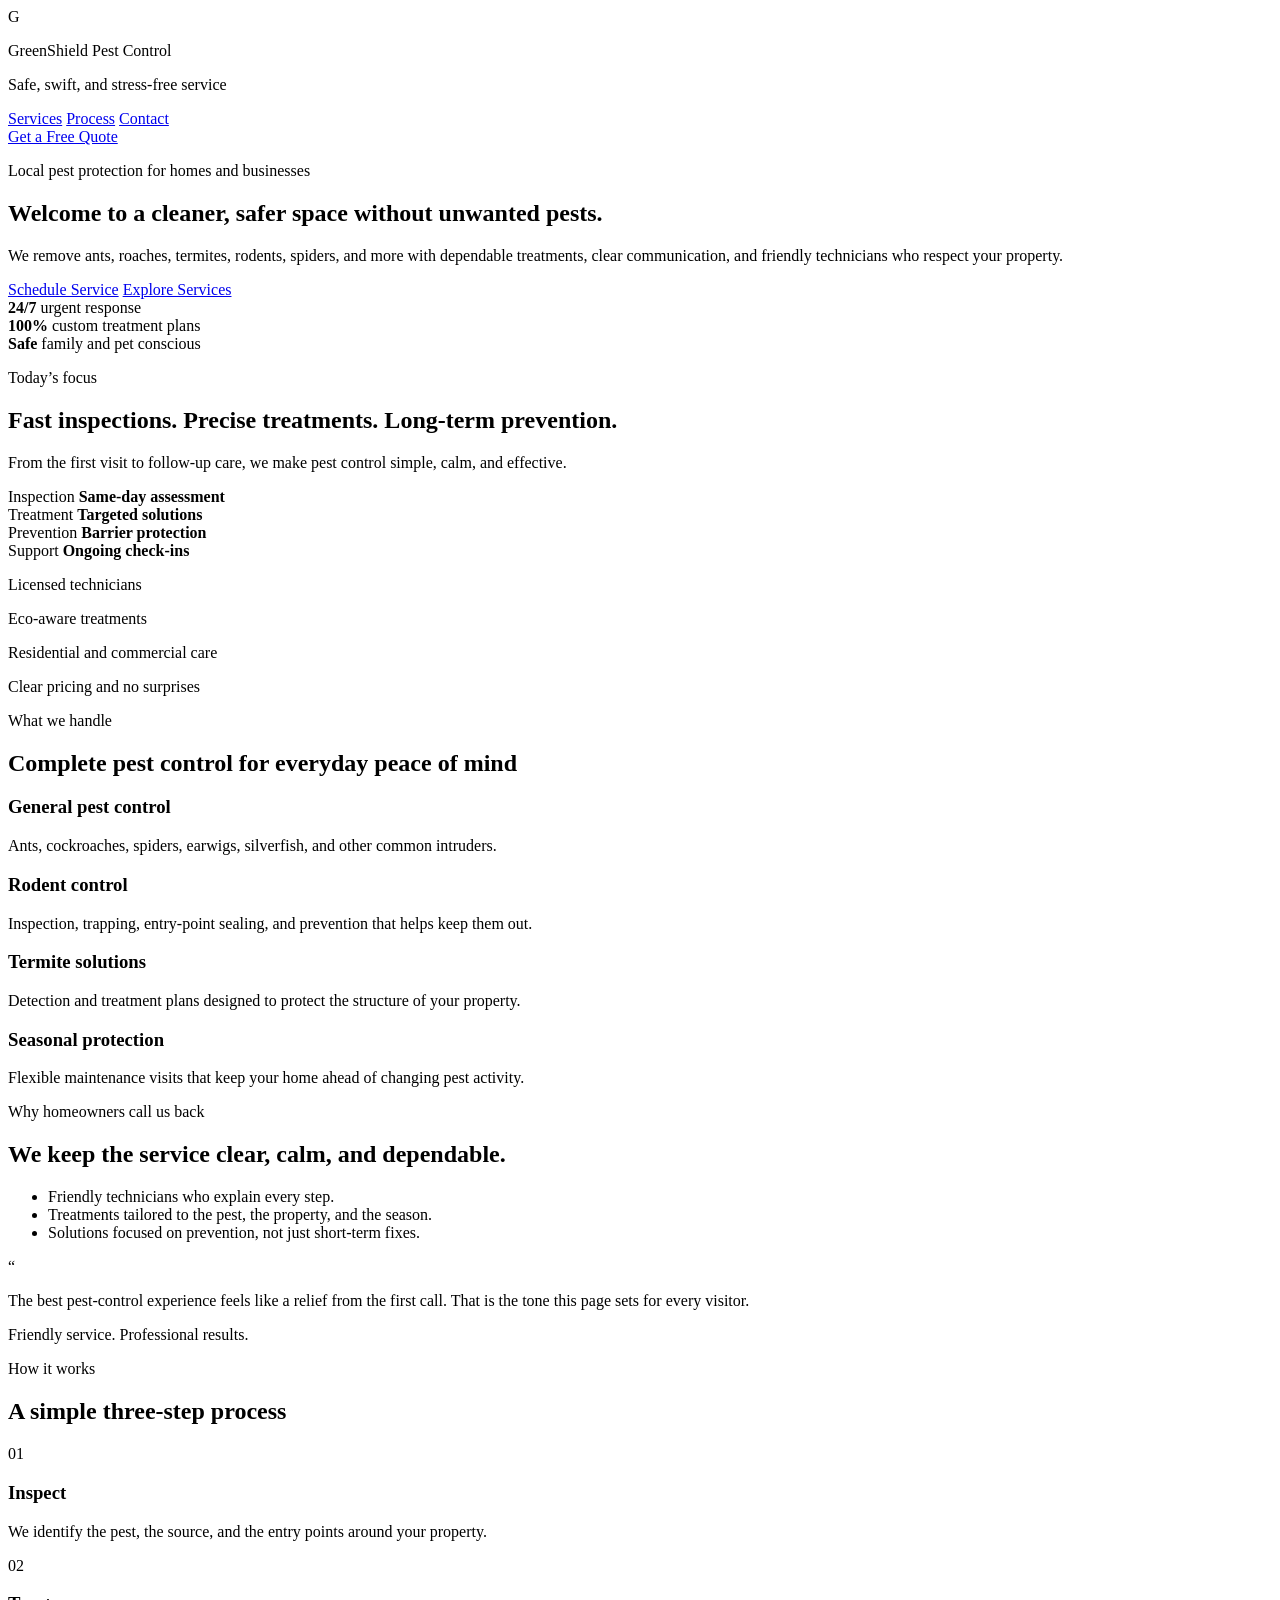
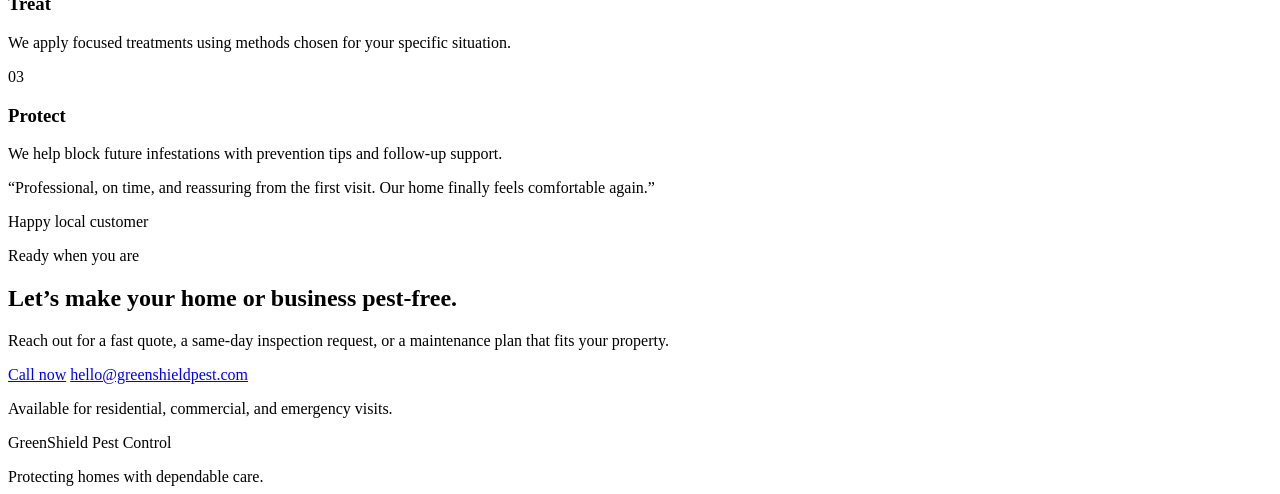
==== index.html @ 7842ef75 "Revert "Created A welcoming page" This reverts commit 0a7088a6f3e4f8bea8bb85d23eb9356e35ddee76." ====
<!DOCTYPE html>
<html lang="en">
<head>
    <meta charset="UTF-8">
    <meta name="viewport" content="width=device-width, initial-scale=1.0">
    <meta name="description" content="GreenShield Pest Control provides fast, friendly, and effective pest control services for homes and businesses.">
    <title>GreenShield Pest Control | Fast, Friendly Pest Control Services</title>
    <link rel="stylesheet" href="style.css">
    <script src="app .js" defer></script>
</head>
<body>
    <div class="page-shell">
        <header class="site-header">
            <div class="brand">
                <div class="brand-mark" aria-hidden="true">G</div>
                <div>
                    <p class="brand-kicker">GreenShield Pest Control</p>
                    <p class="brand-subtitle">Safe, swift, and stress-free service</p>
                </div>
            </div>
            <nav class="site-nav" aria-label="Primary">
                <a href="#services">Services</a>
                <a href="#process">Process</a>
                <a href="#contact">Contact</a>
            </nav>
            <a class="button button-solid" href="#contact">Get a Free Quote</a>
        </header>

        <main>
            <section class="hero reveal">
                <div class="hero-copy">
                    <p class="eyebrow">Local pest protection for homes and businesses</p>
                    <h1>Welcome to a cleaner, safer space without unwanted pests.</h1>
                    <p class="hero-text">
                        We remove ants, roaches, termites, rodents, spiders, and more with dependable treatments,
                        clear communication, and friendly technicians who respect your property.
                    </p>
                    <div class="hero-actions">
                        <a class="button button-solid" href="#contact">Schedule Service</a>
                        <a class="button button-ghost" href="#services">Explore Services</a>
                    </div>
                    <div class="hero-metrics" aria-label="Service highlights">
                        <div>
                            <strong>24/7</strong>
                            <span>urgent response</span>
                        </div>
                        <div>
                            <strong>100%</strong>
                            <span>custom treatment plans</span>
                        </div>
                        <div>
                            <strong>Safe</strong>
                            <span>family and pet conscious</span>
                        </div>
                    </div>
                </div>

                <div class="hero-panel">
                    <div class="hero-card hero-card-large">
                        <p class="card-label">Today’s focus</p>
                        <h2>Fast inspections. Precise treatments. Long-term prevention.</h2>
                        <p>
                            From the first visit to follow-up care, we make pest control simple, calm, and effective.
                        </p>
                    </div>
                    <div class="hero-card-grid">
                        <article class="mini-card">
                            <span>Inspection</span>
                            <strong>Same-day assessment</strong>
                        </article>
                        <article class="mini-card">
                            <span>Treatment</span>
                            <strong>Targeted solutions</strong>
                        </article>
                        <article class="mini-card">
                            <span>Prevention</span>
                            <strong>Barrier protection</strong>
                        </article>
                        <article class="mini-card">
                            <span>Support</span>
                            <strong>Ongoing check-ins</strong>
                        </article>
                    </div>
                </div>
            </section>

            <section class="trust-bar reveal" aria-label="Trust indicators">
                <p>Licensed technicians</p>
                <p>Eco-aware treatments</p>
                <p>Residential and commercial care</p>
                <p>Clear pricing and no surprises</p>
            </section>

            <section id="services" class="section reveal">
                <div class="section-heading">
                    <p class="eyebrow">What we handle</p>
                    <h2>Complete pest control for everyday peace of mind</h2>
                </div>
                <div class="card-grid">
                    <article class="info-card">
                        <h3>General pest control</h3>
                        <p>Ants, cockroaches, spiders, earwigs, silverfish, and other common intruders.</p>
                    </article>
                    <article class="info-card">
                        <h3>Rodent control</h3>
                        <p>Inspection, trapping, entry-point sealing, and prevention that helps keep them out.</p>
                    </article>
                    <article class="info-card">
                        <h3>Termite solutions</h3>
                        <p>Detection and treatment plans designed to protect the structure of your property.</p>
                    </article>
                    <article class="info-card">
                        <h3>Seasonal protection</h3>
                        <p>Flexible maintenance visits that keep your home ahead of changing pest activity.</p>
                    </article>
                </div>
            </section>

            <section class="split-section reveal">
                <div class="split-copy">
                    <p class="eyebrow">Why homeowners call us back</p>
                    <h2>We keep the service clear, calm, and dependable.</h2>
                    <ul class="checklist">
                        <li>Friendly technicians who explain every step.</li>
                        <li>Treatments tailored to the pest, the property, and the season.</li>
                        <li>Solutions focused on prevention, not just short-term fixes.</li>
                    </ul>
                </div>
                <aside class="quote-card">
                    <p class="quote-mark">“</p>
                    <p>
                        The best pest-control experience feels like a relief from the first call. That is the tone
                        this page sets for every visitor.
                    </p>
                    <span>Friendly service. Professional results.</span>
                </aside>
            </section>

            <section id="process" class="section reveal">
                <div class="section-heading">
                    <p class="eyebrow">How it works</p>
                    <h2>A simple three-step process</h2>
                </div>
                <div class="step-grid">
                    <article class="step-card">
                        <span>01</span>
                        <h3>Inspect</h3>
                        <p>We identify the pest, the source, and the entry points around your property.</p>
                    </article>
                    <article class="step-card">
                        <span>02</span>
                        <h3>Treat</h3>
                        <p>We apply focused treatments using methods chosen for your specific situation.</p>
                    </article>
                    <article class="step-card">
                        <span>03</span>
                        <h3>Protect</h3>
                        <p>We help block future infestations with prevention tips and follow-up support.</p>
                    </article>
                </div>
            </section>

            <section class="testimonial reveal">
                <p>
                    “Professional, on time, and reassuring from the first visit. Our home finally feels comfortable
                    again.”
                </p>
                <span>Happy local customer</span>
            </section>

            <section id="contact" class="cta-section reveal">
                <div>
                    <p class="eyebrow">Ready when you are</p>
                    <h2>Let’s make your home or business pest-free.</h2>
                    <p>
                        Reach out for a fast quote, a same-day inspection request, or a maintenance plan that fits
                        your property.
                    </p>
                </div>
                <div class="cta-card">
                    <a href="tel:+10000000000">Call now</a>
                    <a href="mailto:hello@greenshieldpest.com">hello@greenshieldpest.com</a>
                    <p>Available for residential, commercial, and emergency visits.</p>
                </div>
            </section>
        </main>

        <footer class="site-footer">
            <p>GreenShield Pest Control</p>
            <span>Protecting homes with dependable care.</span>
        </footer>
    </div>
</body>
</html>
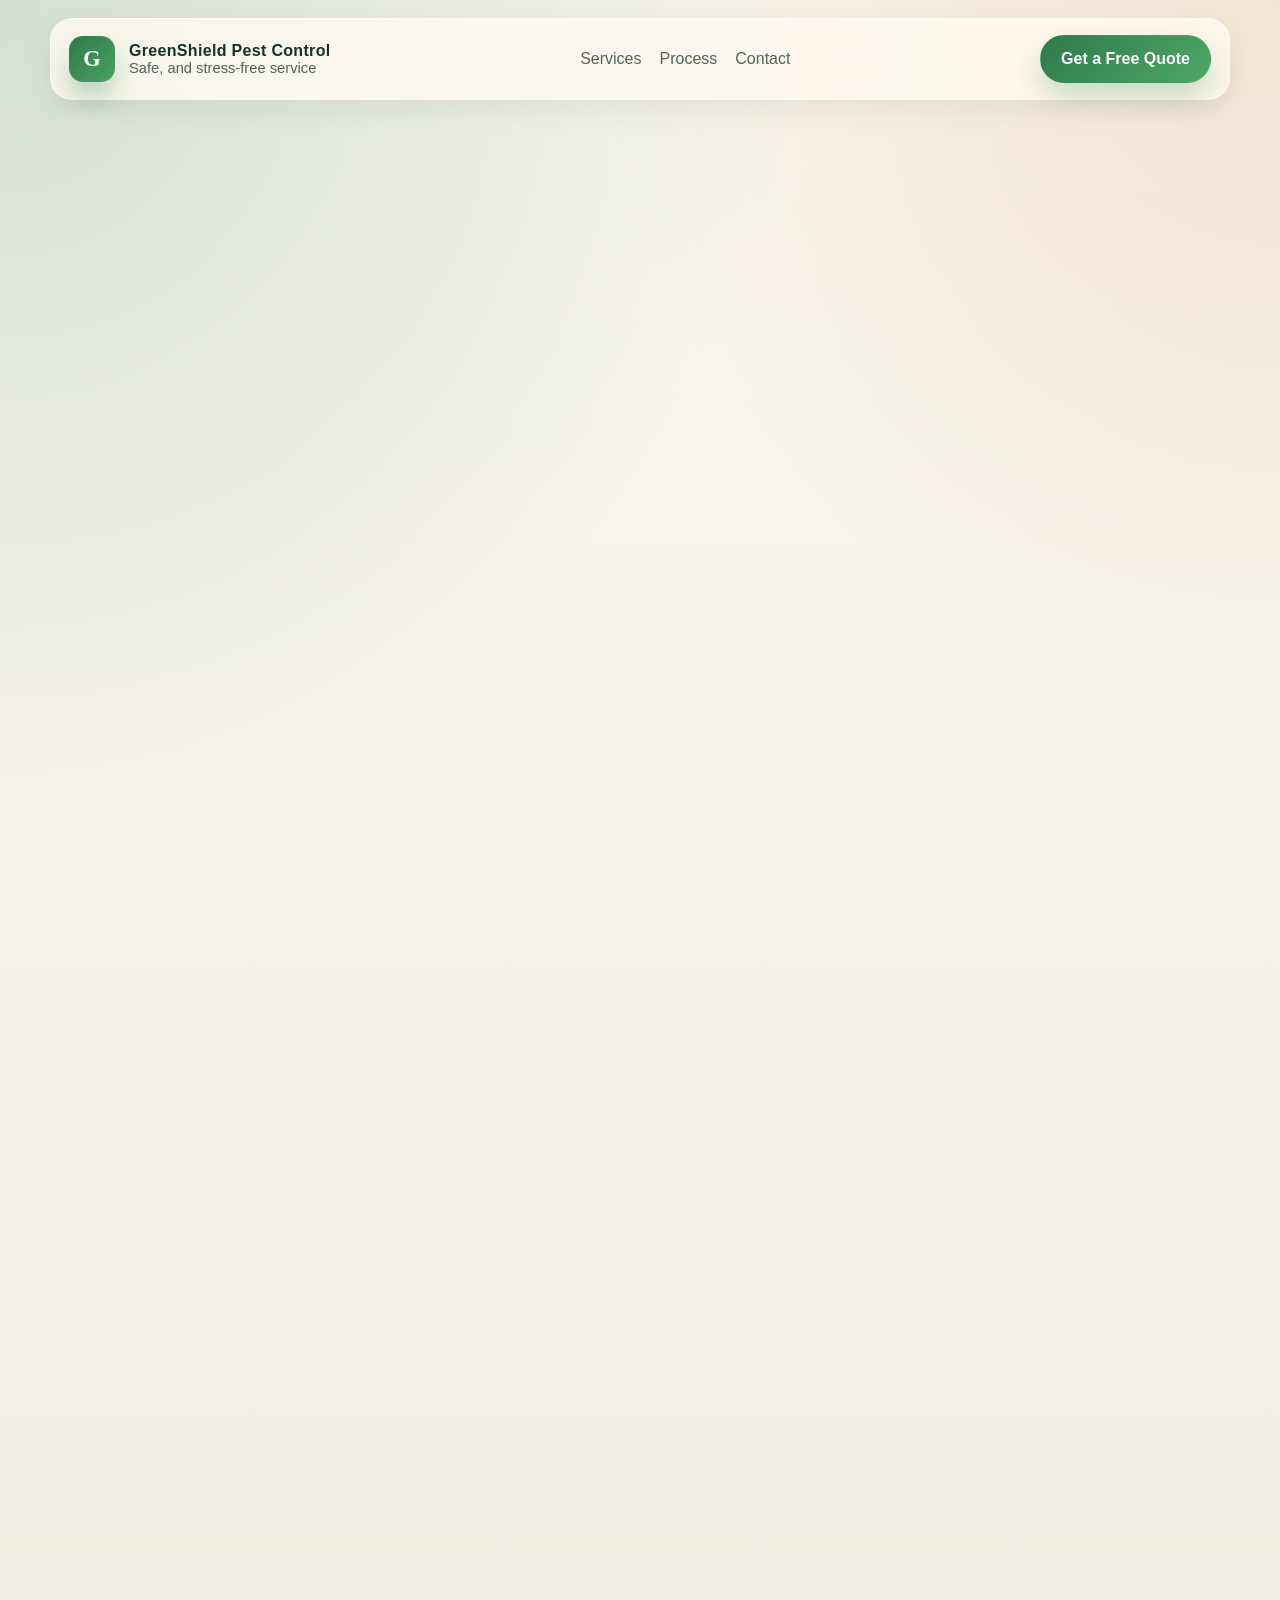
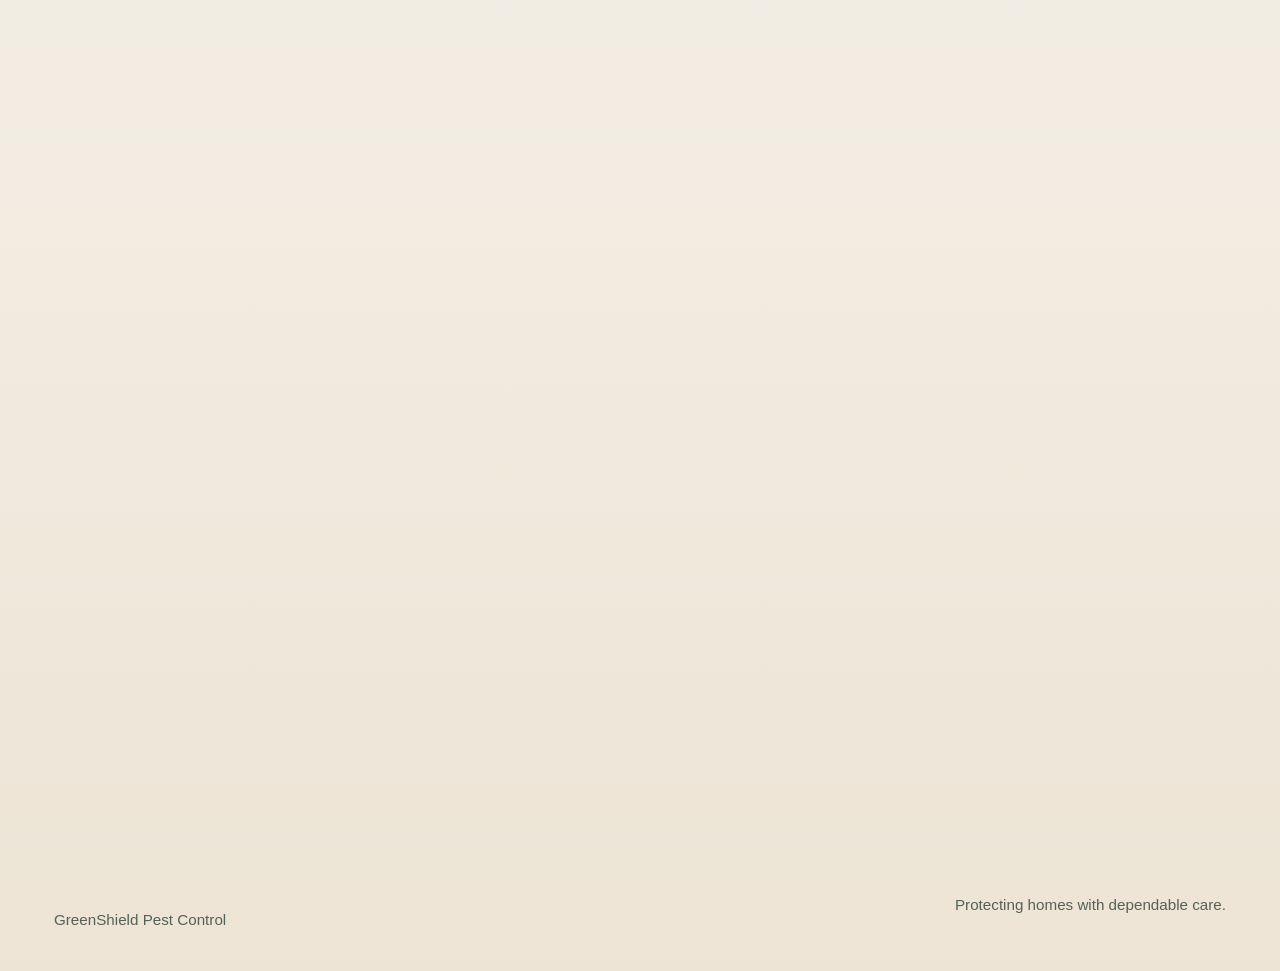
==== commit 0477971e: "reverted back" ====
--- a/index.html
+++ b/index.html
@@ -6,7 +6,7 @@
     <meta name="description" content="GreenShield Pest Control provides fast, friendly, and effective pest control services for homes and businesses.">
     <title>GreenShield Pest Control | Fast, Friendly Pest Control Services</title>
     <link rel="stylesheet" href="style.css">
-    <script src="app .js" defer></script>
+    <script src="app.js" defer></script>
 </head>
 <body>
     <div class="page-shell">
@@ -15,7 +15,7 @@
                 <div class="brand-mark" aria-hidden="true">G</div>
                 <div>
                     <p class="brand-kicker">GreenShield Pest Control</p>
-                    <p class="brand-subtitle">Safe, swift, and stress-free service</p>
+                    <p class="brand-subtitle">Safe, and stress-free service</p>
                 </div>
             </div>
             <nav class="site-nav" aria-label="Primary">
--- a/style.css
+++ b/style.css
@@ -0,0 +1,559 @@
+* {
+	box-sizing: border-box;
+}
+
+:root {
+	--bg: #f4f0e8;
+	--bg-soft: #99896c;
+	--surface: #fffaf2;
+	--surface-strong: #ffffff;
+	--text: #173226;
+	--muted: #536257;
+	--brand: #2f7a4a;
+	--brand-dark: #215335;
+	--accent: #d38b3a;
+	--line: rgba(23, 50, 38, 0.12);
+	--shadow: 0 28px 60px rgba(23, 50, 38, 0.12);
+}
+
+html {
+	scroll-behavior: smooth;
+}
+
+body {
+	margin: 0;
+	color: var(--text);
+	font-family: "Trebuchet MS", "Segoe UI", sans-serif;
+	background:
+		radial-gradient(circle at top left, rgba(47, 122, 74, 0.18), transparent 28%),
+		radial-gradient(circle at top right, rgba(211, 139, 58, 0.16), transparent 24%),
+		linear-gradient(180deg, #f9f6f0 0%, var(--bg) 52%, #ede4d5 100%);
+}
+
+a {
+	color: inherit;
+	text-decoration: none;
+}
+
+.page-shell {
+	width: min(1180px, calc(100% - 32px));
+	margin: 0 auto;
+	padding: 18px 0 28px;
+}
+
+.site-header {
+	position: sticky;
+	top: 14px;
+	z-index: 10;
+	display: flex;
+	align-items: center;
+	justify-content: space-between;
+	gap: 20px;
+	padding: 16px 18px;
+	border: 1px solid rgba(255, 255, 255, 0.55);
+	border-radius: 22px;
+	background: rgba(255, 250, 242, 0.8);
+	backdrop-filter: blur(16px);
+	box-shadow: 0 10px 30px rgba(23, 50, 38, 0.08);
+}
+
+.brand {
+	display: flex;
+	align-items: center;
+	gap: 14px;
+}
+
+.brand-mark {
+	display: grid;
+	place-items: center;
+	width: 46px;
+	height: 46px;
+	border-radius: 14px;
+	background: linear-gradient(135deg, var(--brand), #4aa060);
+	color: #fff;
+	font-family: Georgia, serif;
+	font-size: 1.4rem;
+	font-weight: 700;
+	box-shadow: 0 16px 24px rgba(47, 122, 74, 0.28);
+}
+
+.brand-kicker,
+.brand-subtitle,
+.eyebrow,
+.card-label {
+	margin: 0;
+}
+
+.brand-kicker {
+	font-weight: 700;
+	letter-spacing: 0.02em;
+}
+
+.brand-subtitle {
+	color: var(--muted);
+	font-size: 0.92rem;
+}
+
+.site-nav {
+	display: flex;
+	flex-wrap: wrap;
+	gap: 18px;
+	color: var(--muted);
+}
+
+.site-nav a:hover,
+.site-nav a:focus-visible {
+	color: var(--brand-dark);
+}
+
+.button {
+	display: inline-flex;
+	align-items: center;
+	justify-content: center;
+	min-height: 48px;
+	padding: 0 20px;
+	border-radius: 999px;
+	border: 1px solid transparent;
+	font-weight: 700;
+	transition: transform 180ms ease, box-shadow 180ms ease, background-color 180ms ease;
+}
+
+.button:hover,
+.button:focus-visible {
+	transform: translateY(-1px);
+}
+
+.button-solid {
+	background: linear-gradient(135deg, var(--brand), #4ea867);
+	color: #fff;
+	box-shadow: 0 14px 28px rgba(47, 122, 74, 0.24);
+}
+
+.button-ghost {
+	border-color: rgba(33, 83, 53, 0.16);
+	background: rgba(255, 255, 255, 0.55);
+}
+
+main {
+	display: grid;
+	gap: 28px;
+	padding: 26px 0 10px;
+}
+
+.hero,
+.split-section,
+.cta-section {
+	display: grid;
+	grid-template-columns: repeat(2, minmax(0, 1fr));
+	gap: 26px;
+	align-items: center;
+}
+
+.hero {
+	min-height: calc(100vh - 120px);
+}
+
+.hero-copy h1,
+.section-heading h2,
+.split-copy h2,
+.cta-section h2,
+.hero-card h2 {
+	margin: 0;
+	font-family: Georgia, serif;
+	line-height: 1.02;
+	letter-spacing: -0.03em;
+}
+
+.hero-copy h1 {
+	font-size: clamp(3rem, 6vw, 5.4rem);
+	max-width: 11ch;
+	margin-top: 10px;
+}
+
+.section-heading h2,
+.split-copy h2,
+.cta-section h2,
+.hero-card h2 {
+	font-size: clamp(2rem, 3vw, 3.1rem);
+}
+
+.eyebrow {
+	display: inline-flex;
+	align-items: center;
+	gap: 10px;
+	color: var(--brand-dark);
+	font-size: 0.82rem;
+	font-weight: 800;
+	letter-spacing: 0.16em;
+	text-transform: uppercase;
+}
+
+.eyebrow::before {
+	content: "";
+	width: 34px;
+	height: 2px;
+	background: var(--accent);
+}
+
+.hero-text,
+.section-heading,
+.split-copy,
+.cta-section p,
+.info-card p,
+.step-card p,
+.hero-card p,
+.testimonial p,
+.quote-card p {
+	color: var(--muted);
+	line-height: 1.65;
+}
+
+.hero-text {
+	max-width: 60ch;
+	margin: 18px 0 0;
+	font-size: 1.05rem;
+}
+
+.hero-actions {
+	display: flex;
+	flex-wrap: wrap;
+	gap: 14px;
+	margin-top: 28px;
+}
+
+.hero-metrics {
+	display: grid;
+	grid-template-columns: repeat(3, minmax(0, 1fr));
+	gap: 14px;
+	margin-top: 34px;
+}
+
+.hero-metrics div,
+.mini-card,
+.info-card,
+.step-card,
+.quote-card,
+.cta-card,
+.hero-card,
+.testimonial,
+.trust-bar {
+	border: 1px solid var(--line);
+	background: rgba(255, 250, 242, 0.88);
+	box-shadow: var(--shadow);
+}
+
+.hero-metrics div {
+	padding: 18px;
+	border-radius: 20px;
+}
+
+.hero-metrics strong {
+	display: block;
+	font-family: Georgia, serif;
+	font-size: 1.5rem;
+	color: var(--brand-dark);
+}
+
+.hero-metrics span,
+.mini-card span,
+.step-card span,
+.quote-card span,
+.site-footer span,
+.site-footer p {
+	color: var(--muted);
+}
+
+.hero-panel {
+	display: grid;
+	gap: 18px;
+}
+
+.hero-card {
+	border-radius: 30px;
+	padding: 26px;
+}
+
+.hero-card-large {
+	min-height: 240px;
+	background:
+		linear-gradient(145deg, rgba(47, 122, 74, 0.12), rgba(255, 255, 255, 0.92)),
+		linear-gradient(180deg, #fffdf8 0%, #f6efe2 100%);
+}
+
+.card-label {
+	display: inline-flex;
+	padding: 8px 12px;
+	border-radius: 999px;
+	background: rgba(47, 122, 74, 0.12);
+	color: var(--brand-dark);
+	font-size: 0.85rem;
+	font-weight: 700;
+}
+
+.hero-card h2 {
+	max-width: 12ch;
+	margin-top: 18px;
+}
+
+.hero-card-grid {
+	display: grid;
+	grid-template-columns: repeat(2, minmax(0, 1fr));
+	gap: 16px;
+}
+
+.mini-card {
+	padding: 18px;
+	border-radius: 20px;
+}
+
+.mini-card span {
+	display: block;
+	margin-bottom: 8px;
+	font-size: 0.82rem;
+	text-transform: uppercase;
+	letter-spacing: 0.08em;
+}
+
+.mini-card strong {
+	display: block;
+	color: var(--text);
+}
+
+.trust-bar {
+	display: grid;
+	grid-template-columns: repeat(4, minmax(0, 1fr));
+	gap: 12px;
+	padding: 16px 18px;
+	border-radius: 18px;
+	text-align: center;
+	font-weight: 700;
+}
+
+.section {
+	display: grid;
+	gap: 20px;
+}
+
+.section-heading {
+	max-width: 760px;
+}
+
+.section-heading h2 {
+	margin-top: 10px;
+}
+
+.card-grid,
+.step-grid {
+	display: grid;
+	grid-template-columns: repeat(4, minmax(0, 1fr));
+	gap: 18px;
+}
+
+.info-card,
+.step-card,
+.quote-card,
+.cta-card {
+	border-radius: 24px;
+	padding: 24px;
+}
+
+.info-card h3,
+.step-card h3 {
+	margin: 0 0 10px;
+	font-family: Georgia, serif;
+	font-size: 1.4rem;
+}
+
+.split-copy {
+	max-width: 640px;
+}
+
+.checklist {
+	display: grid;
+	gap: 14px;
+	padding: 0;
+	margin: 22px 0 0;
+	list-style: none;
+}
+
+.checklist li {
+	position: relative;
+	padding-left: 30px;
+}
+
+.checklist li::before {
+	content: "";
+	position: absolute;
+	left: 0;
+	top: 0.45em;
+	width: 16px;
+	height: 16px;
+	border-radius: 50%;
+	background: radial-gradient(circle at 30% 30%, #fff 0 25%, var(--accent) 26% 100%);
+	box-shadow: 0 0 0 4px rgba(211, 139, 58, 0.14);
+}
+
+.quote-card {
+	background: linear-gradient(180deg, rgba(47, 122, 74, 0.08), rgba(255, 250, 242, 0.96));
+}
+
+.quote-mark {
+	margin: 0;
+	font-family: Georgia, serif;
+	font-size: 4rem;
+	line-height: 0.8;
+	color: rgba(47, 122, 74, 0.4);
+}
+
+.quote-card span {
+	display: inline-block;
+	margin-top: 14px;
+	font-weight: 700;
+}
+
+.step-card span {
+	display: inline-flex;
+	margin-bottom: 14px;
+	color: var(--brand-dark);
+	font-weight: 800;
+	letter-spacing: 0.1em;
+}
+
+.testimonial {
+	padding: 32px;
+	border-radius: 28px;
+	text-align: center;
+}
+
+.testimonial p {
+	margin: 0 auto;
+	max-width: 760px;
+	font-family: Georgia, serif;
+	font-size: clamp(1.4rem, 2.2vw, 2rem);
+	color: var(--text);
+}
+
+.testimonial span {
+	display: inline-block;
+	margin-top: 14px;
+	font-size: 0.92rem;
+	color: var(--muted);
+}
+
+.cta-section {
+	padding: 28px;
+	border-radius: 30px;
+	background: linear-gradient(135deg, rgba(47, 122, 74, 0.12), rgba(211, 139, 58, 0.12));
+	border: 1px solid rgba(23, 50, 38, 0.08);
+}
+
+.cta-section p {
+	max-width: 62ch;
+}
+
+.cta-card {
+	display: grid;
+	gap: 14px;
+}
+
+.cta-card a {
+	display: inline-flex;
+	width: fit-content;
+	color: var(--brand-dark);
+	font-weight: 800;
+}
+
+.cta-card a:hover,
+.cta-card a:focus-visible {
+	color: var(--accent);
+}
+
+.site-footer {
+	display: flex;
+	justify-content: space-between;
+	gap: 16px;
+	padding: 20px 4px 0;
+	font-size: 0.95rem;
+}
+
+.reveal {
+	opacity: 0;
+	transform: translateY(22px);
+	transition: opacity 700ms ease, transform 700ms ease;
+}
+
+.reveal.is-visible {
+	opacity: 1;
+	transform: translateY(0);
+}
+
+@media (max-width: 1040px) {
+	.hero,
+	.split-section,
+	.cta-section,
+	.card-grid,
+	.step-grid {
+		grid-template-columns: 1fr;
+	}
+
+	.trust-bar {
+		grid-template-columns: repeat(2, minmax(0, 1fr));
+	}
+
+	.hero {
+		min-height: auto;
+		padding-top: 24px;
+	}
+
+	.hero-copy h1 {
+		max-width: none;
+	}
+}
+
+@media (max-width: 820px) {
+	.site-header {
+		flex-direction: column;
+		align-items: flex-start;
+	}
+
+	.site-nav {
+		width: 100%;
+		justify-content: space-between;
+	}
+
+	.hero-metrics,
+	.hero-card-grid {
+		grid-template-columns: 1fr;
+	}
+}
+
+@media (max-width: 640px) {
+	.page-shell {
+		width: min(100% - 20px, 1180px);
+		padding-top: 10px;
+	}
+
+	.site-header,
+	.hero-card,
+	.info-card,
+	.step-card,
+	.quote-card,
+	.testimonial,
+	.cta-section {
+		border-radius: 20px;
+	}
+
+	.site-nav {
+		gap: 12px;
+		font-size: 0.92rem;
+	}
+
+	.trust-bar {
+		grid-template-columns: 1fr;
+		text-align: left;
+	}
+
+	.site-footer {
+		flex-direction: column;
+	}
+}
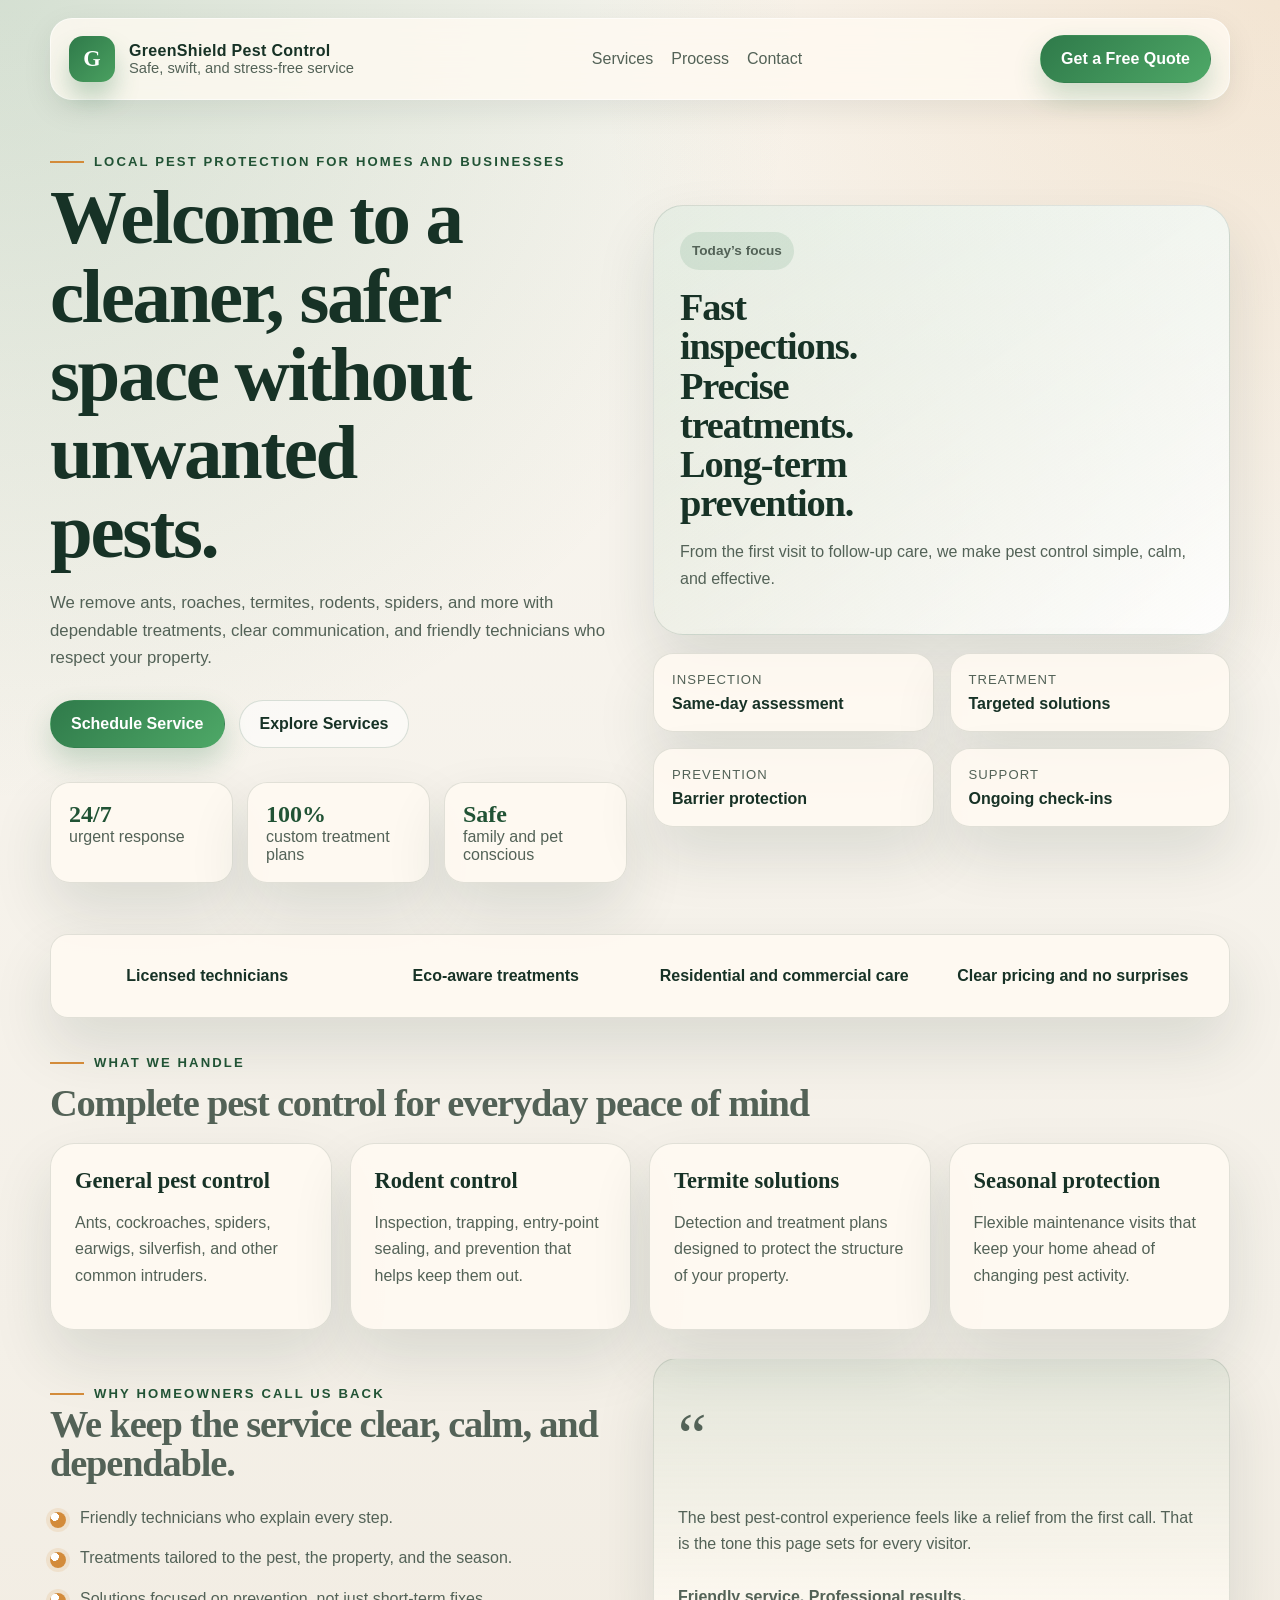
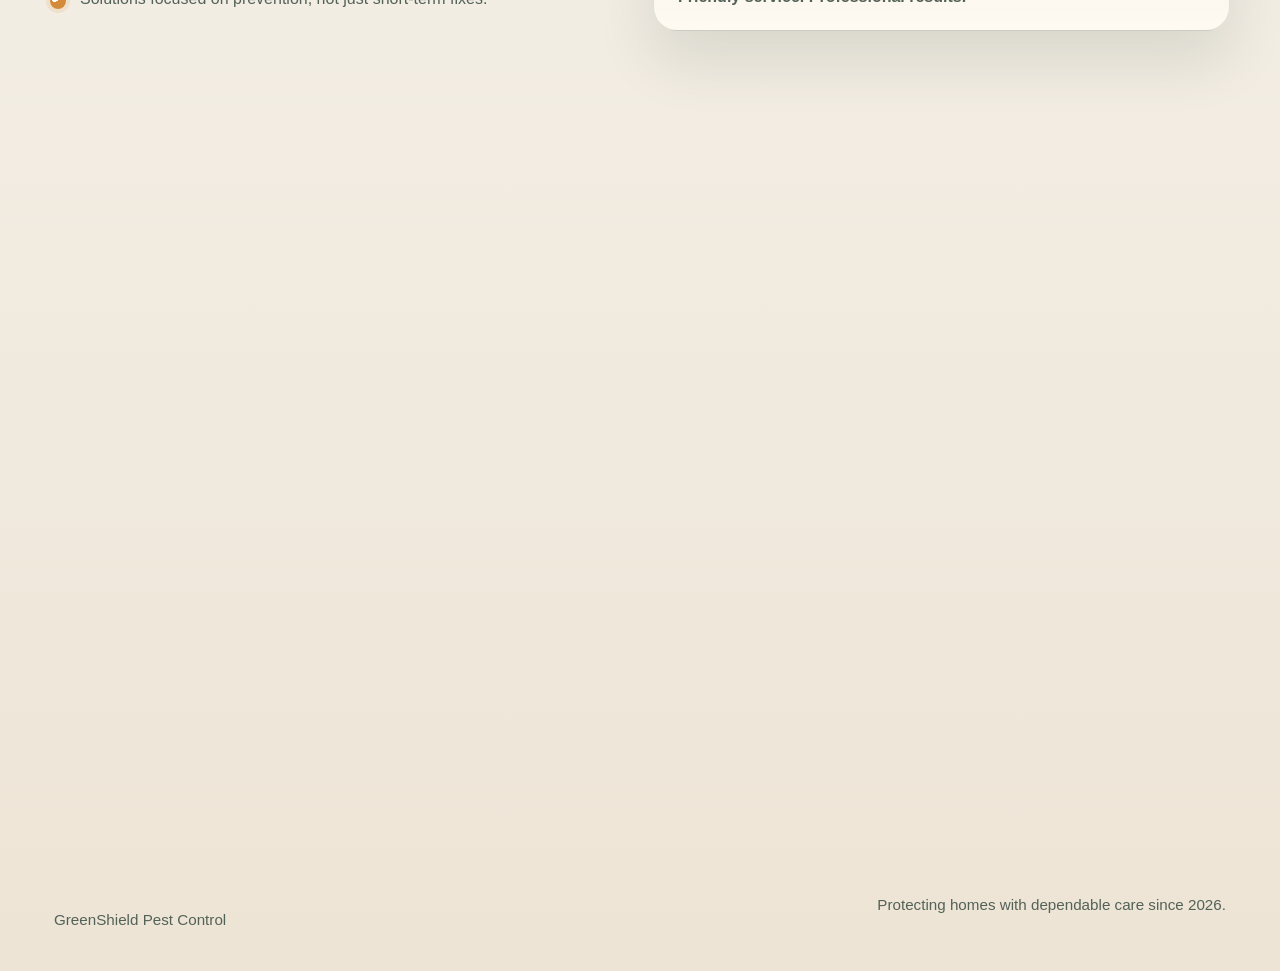
==== commit 3f75c09d: "Restore project to pre-deletion and merge state (0a7088a)" ====
--- a/index.html
+++ b/index.html
@@ -15,7 +15,7 @@
                 <div class="brand-mark" aria-hidden="true">G</div>
                 <div>
                     <p class="brand-kicker">GreenShield Pest Control</p>
-                    <p class="brand-subtitle">Safe, and stress-free service</p>
+                    <p class="brand-subtitle">Safe, swift, and stress-free service</p>
                 </div>
             </div>
             <nav class="site-nav" aria-label="Primary">
--- a/style.css
+++ b/style.css
@@ -4,7 +4,7 @@
 
 :root {
 	--bg: #f4f0e8;
-	--bg-soft: #99896c;
+	--bg-soft: #efe6d7;
 	--surface: #fffaf2;
 	--surface-strong: #ffffff;
 	--text: #173226;
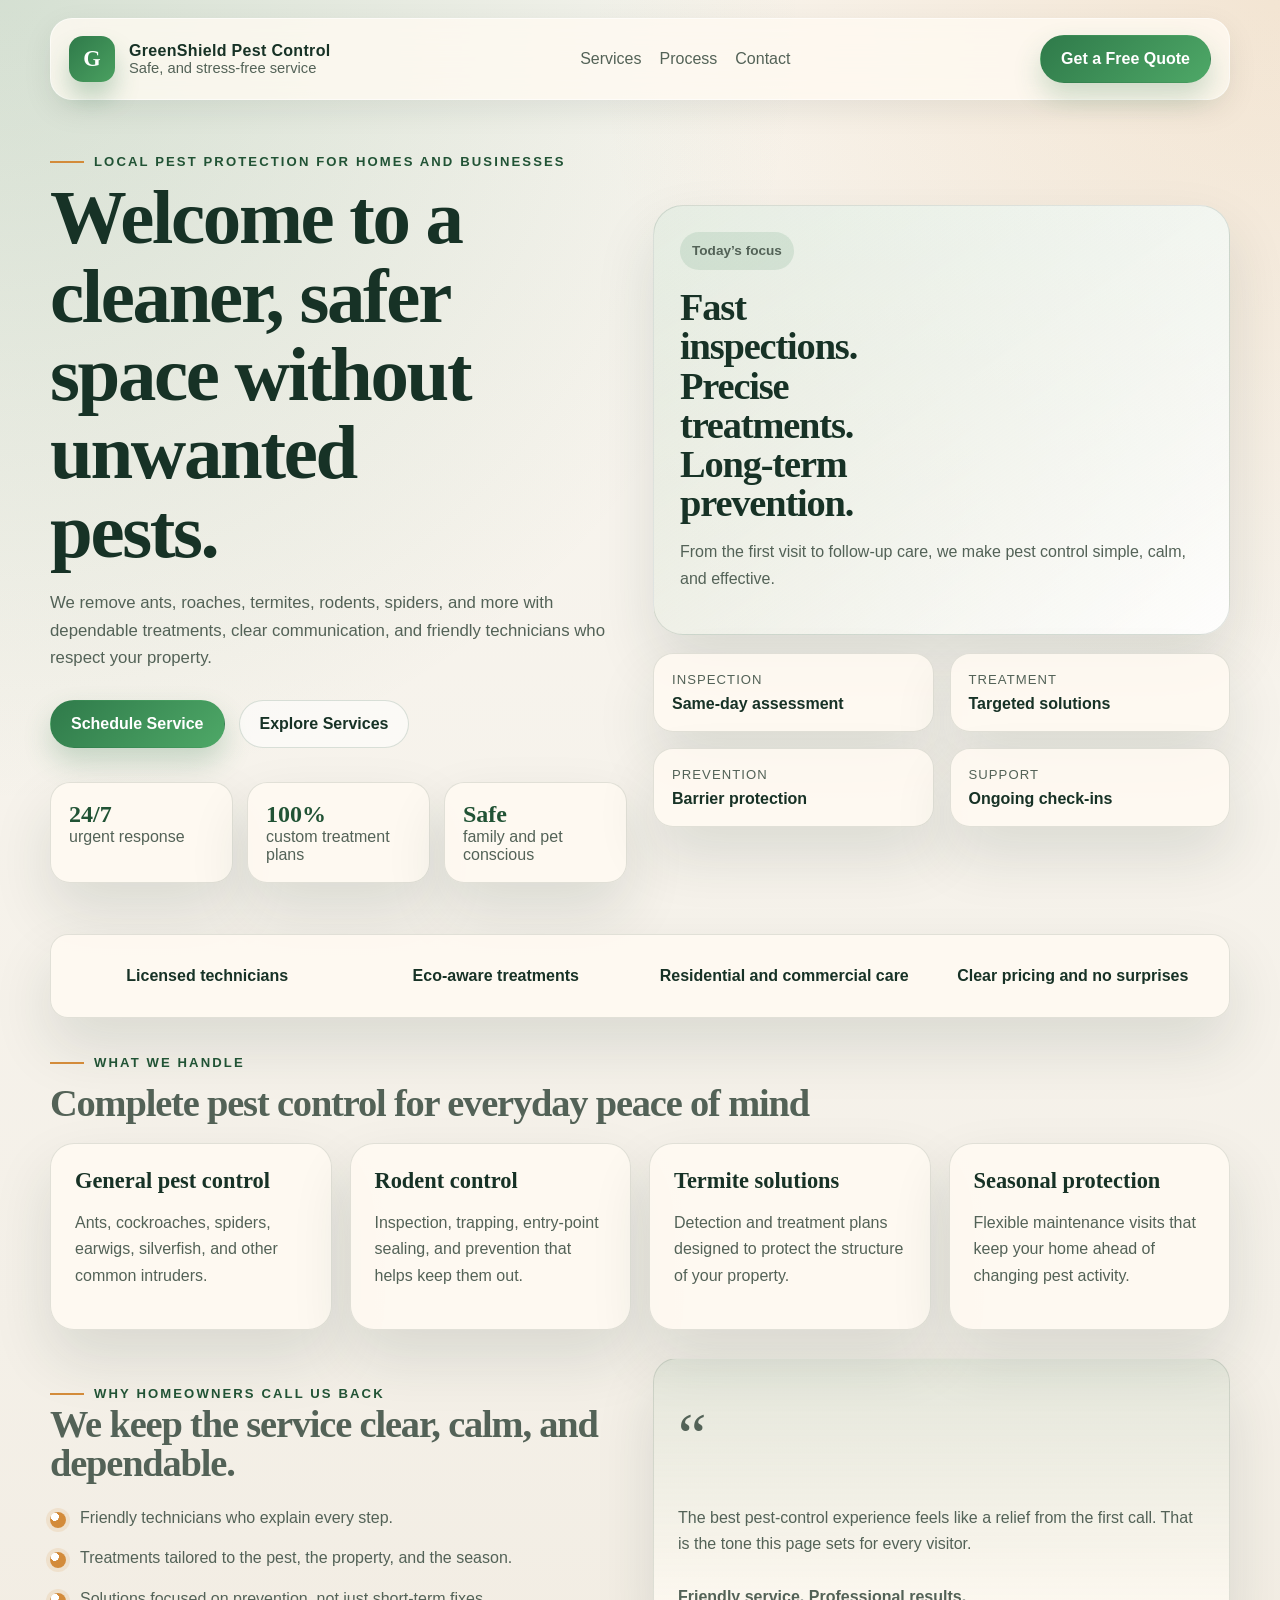
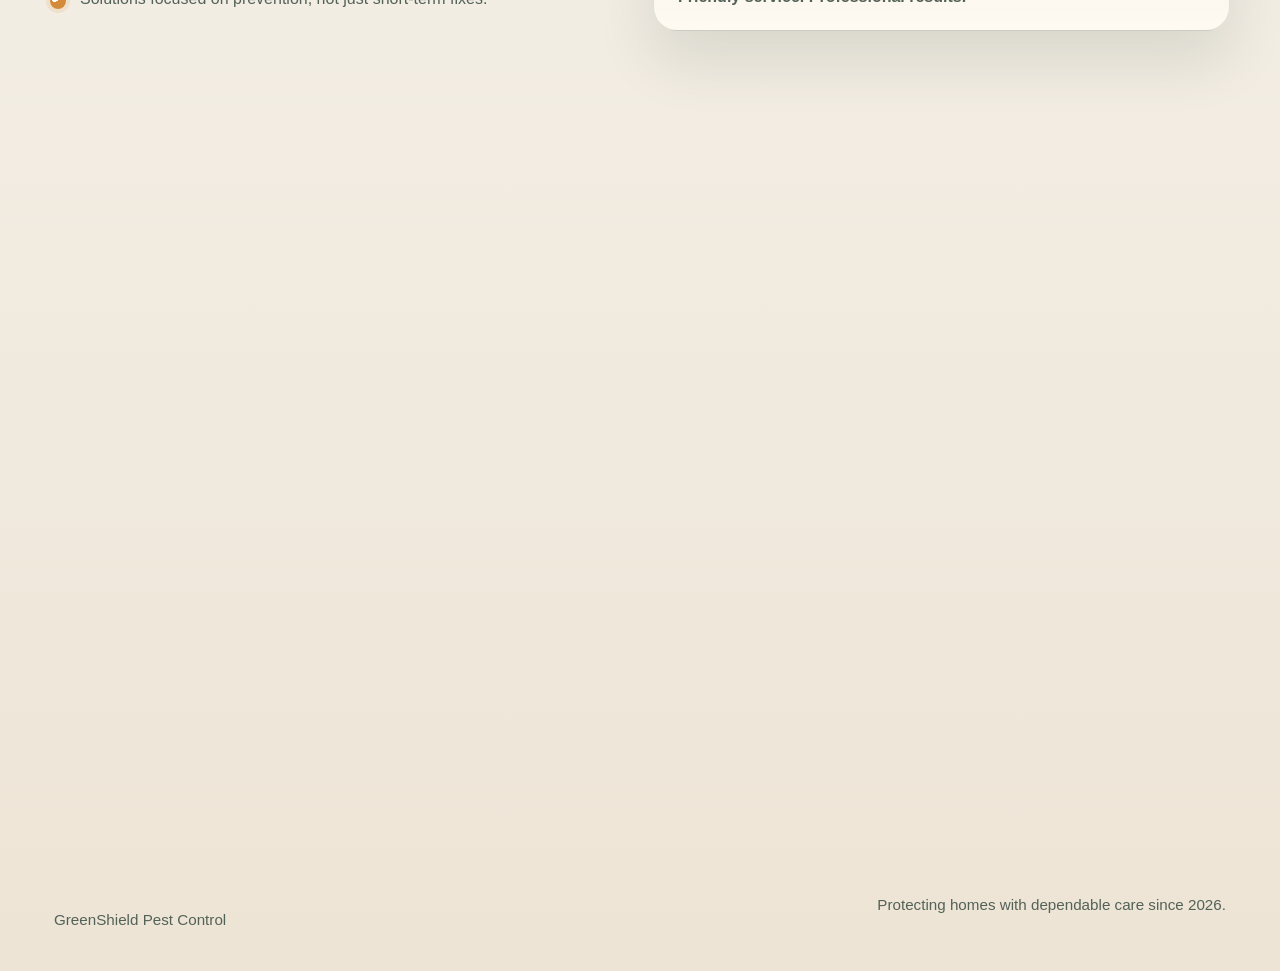
==== commit 59b1013e: "Merge origin/main" ====
--- a/index.html
+++ b/index.html
@@ -15,7 +15,7 @@
                 <div class="brand-mark" aria-hidden="true">G</div>
                 <div>
                     <p class="brand-kicker">GreenShield Pest Control</p>
-                    <p class="brand-subtitle">Safe, swift, and stress-free service</p>
+                    <p class="brand-subtitle">Safe, and stress-free service</p>
                 </div>
             </div>
             <nav class="site-nav" aria-label="Primary">
--- a/style.css
+++ b/style.css
@@ -4,7 +4,7 @@
 
 :root {
 	--bg: #f4f0e8;
-	--bg-soft: #efe6d7;
+	--bg-soft: #99896c;
 	--surface: #fffaf2;
 	--surface-strong: #ffffff;
 	--text: #173226;
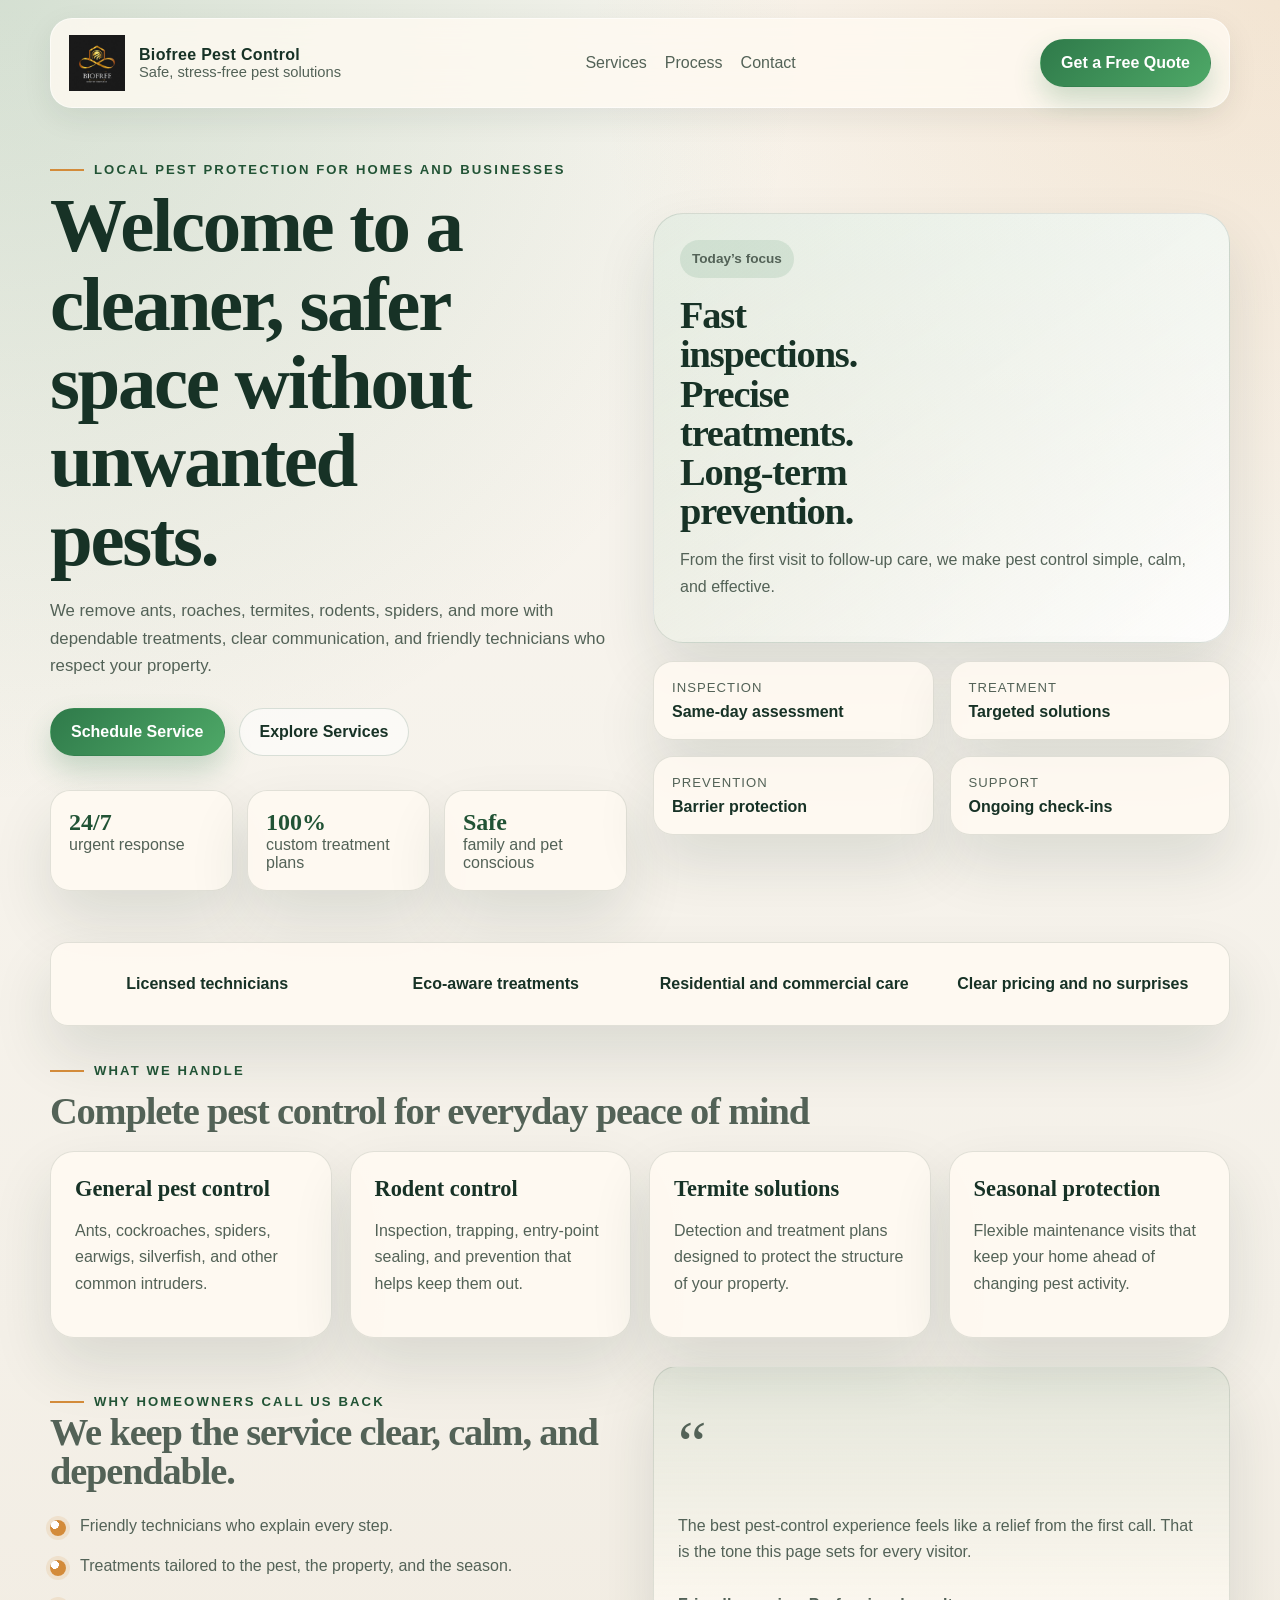
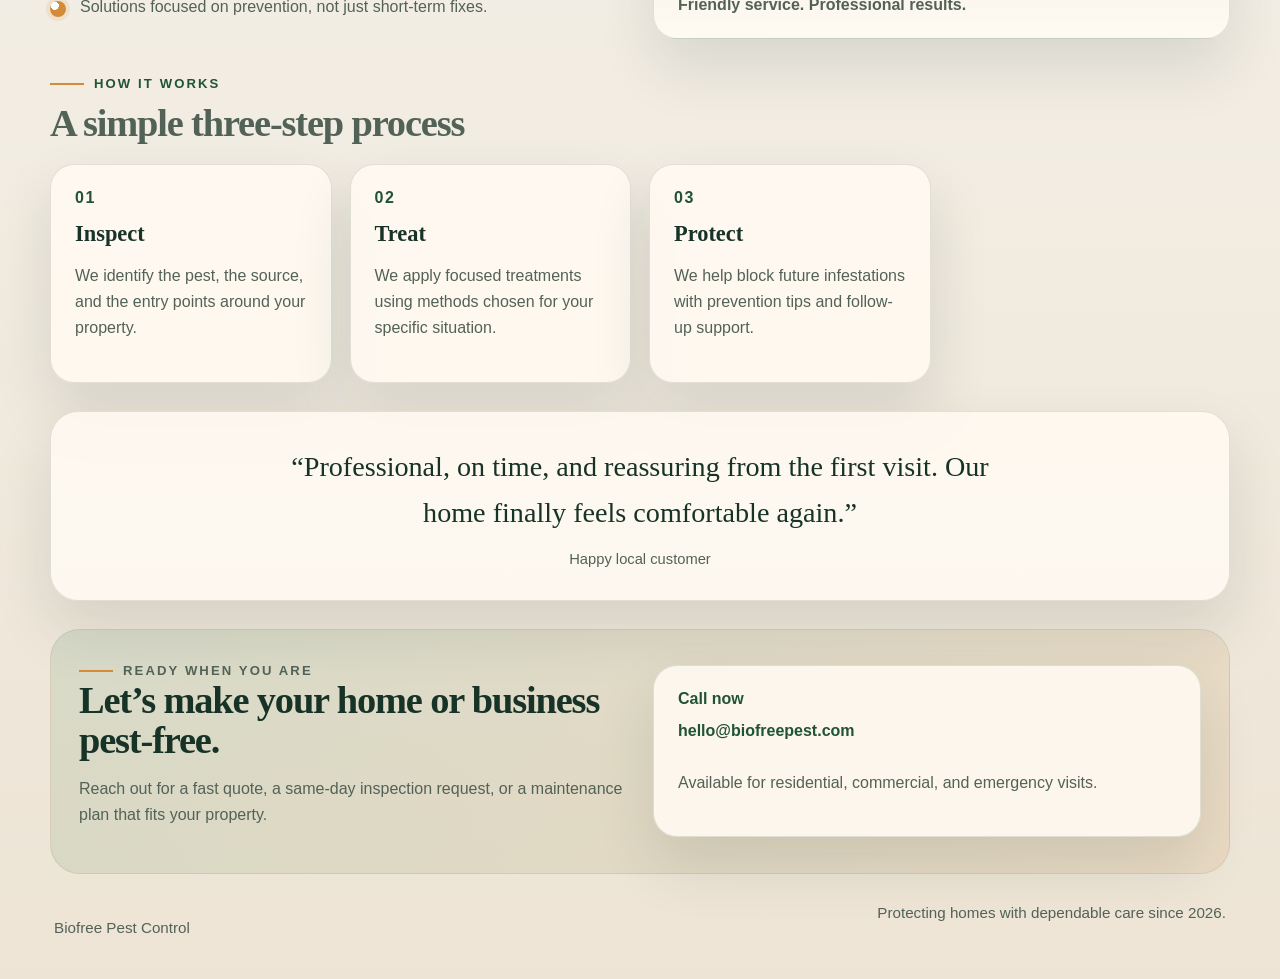
==== commit c36ba90c: "add logo" ====
--- a/index.html
+++ b/index.html
@@ -3,8 +3,8 @@
 <head>
     <meta charset="UTF-8">
     <meta name="viewport" content="width=device-width, initial-scale=1.0">
-    <meta name="description" content="GreenShield Pest Control provides fast, friendly, and effective pest control services for homes and businesses.">
-    <title>GreenShield Pest Control | Fast, Friendly Pest Control Services</title>
+    <meta name="description" content="Biofree Pest Control provides fast, friendly, and effective pest control services for homes and businesses.">
+    <title>Biofree Pest Control | Fast, Friendly Pest Control Services</title>
     <link rel="stylesheet" href="style.css">
     <script src="app.js" defer></script>
 </head>
@@ -12,10 +12,12 @@
     <div class="page-shell">
         <header class="site-header">
             <div class="brand">
-                <div class="brand-mark" aria-hidden="true">G</div>
+                <a href="/" class="brand-logo-link">
+                    <img class="brand-logo" src="Biofree Group of Companies Logo.jpg" alt="Biofree Pest Control logo">
+                </a>
                 <div>
-                    <p class="brand-kicker">GreenShield Pest Control</p>
-                    <p class="brand-subtitle">Safe, and stress-free service</p>
+                    <p class="brand-kicker">Biofree Pest Control</p>
+                    <p class="brand-subtitle">Safe, stress-free pest solutions</p>
                 </div>
             </div>
             <nav class="site-nav" aria-label="Primary">
@@ -179,14 +181,14 @@
                 </div>
                 <div class="cta-card">
                     <a href="tel:+10000000000">Call now</a>
-                    <a href="mailto:hello@greenshieldpest.com">hello@greenshieldpest.com</a>
+                    <a href="mailto:hello@biofreepest.com">hello@biofreepest.com</a>
                     <p>Available for residential, commercial, and emergency visits.</p>
                 </div>
             </section>
         </main>
 
         <footer class="site-footer">
-            <p>GreenShield Pest Control</p>
+            <p>Biofree Pest Control</p>
             <span>Protecting homes with dependable care.</span>
         </footer>
     </div>
--- a/style.css
+++ b/style.css
@@ -63,18 +63,16 @@
 	gap: 14px;
 }
 
-.brand-mark {
-	display: grid;
-	place-items: center;
-	width: 46px;
-	height: 46px;
-	border-radius: 14px;
-	background: linear-gradient(135deg, var(--brand), #4aa060);
-	color: #fff;
-	font-family: Georgia, serif;
-	font-size: 1.4rem;
-	font-weight: 700;
-	box-shadow: 0 16px 24px rgba(47, 122, 74, 0.28);
+.brand-logo-link {
+	display: inline-flex;
+	align-items: center;
+}
+
+.brand-logo {
+	display: block;
+	width: 56px;
+	height: 56px;
+	object-fit: contain;
 }
 
 .brand-kicker,
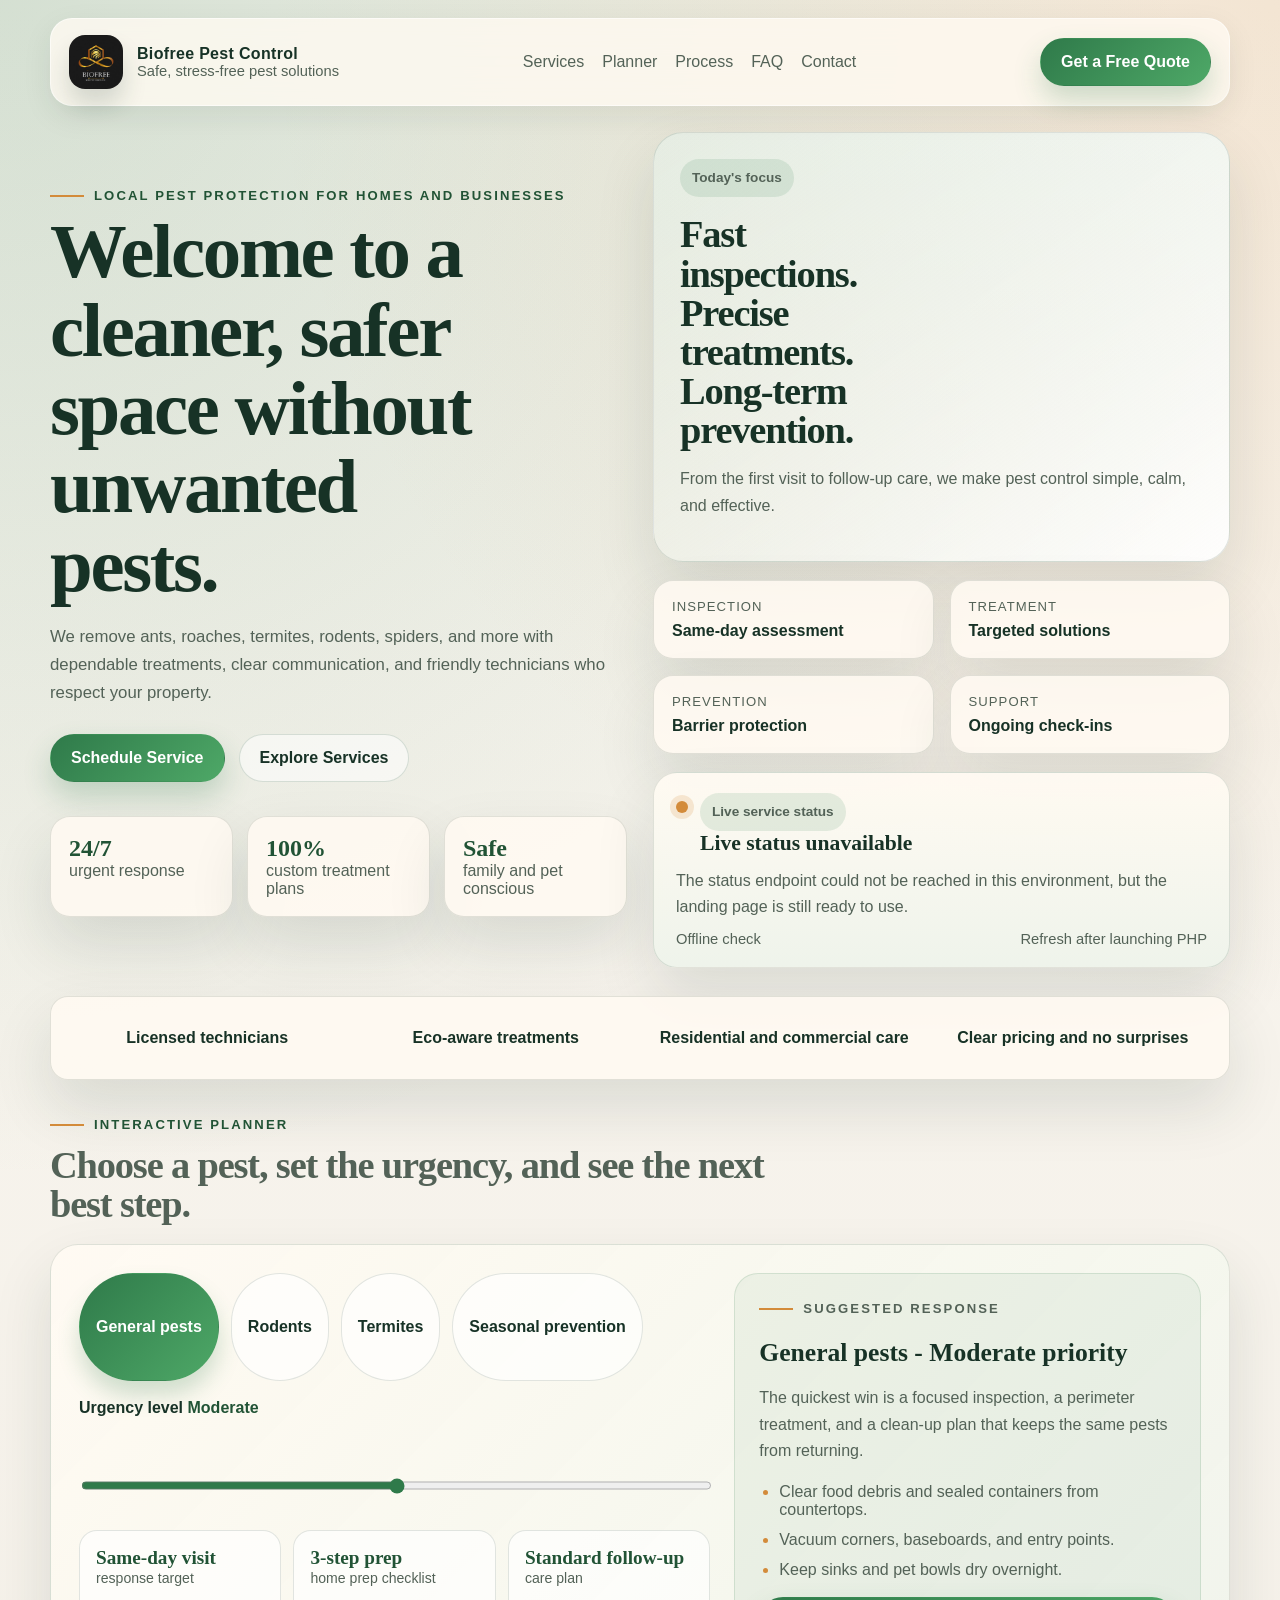
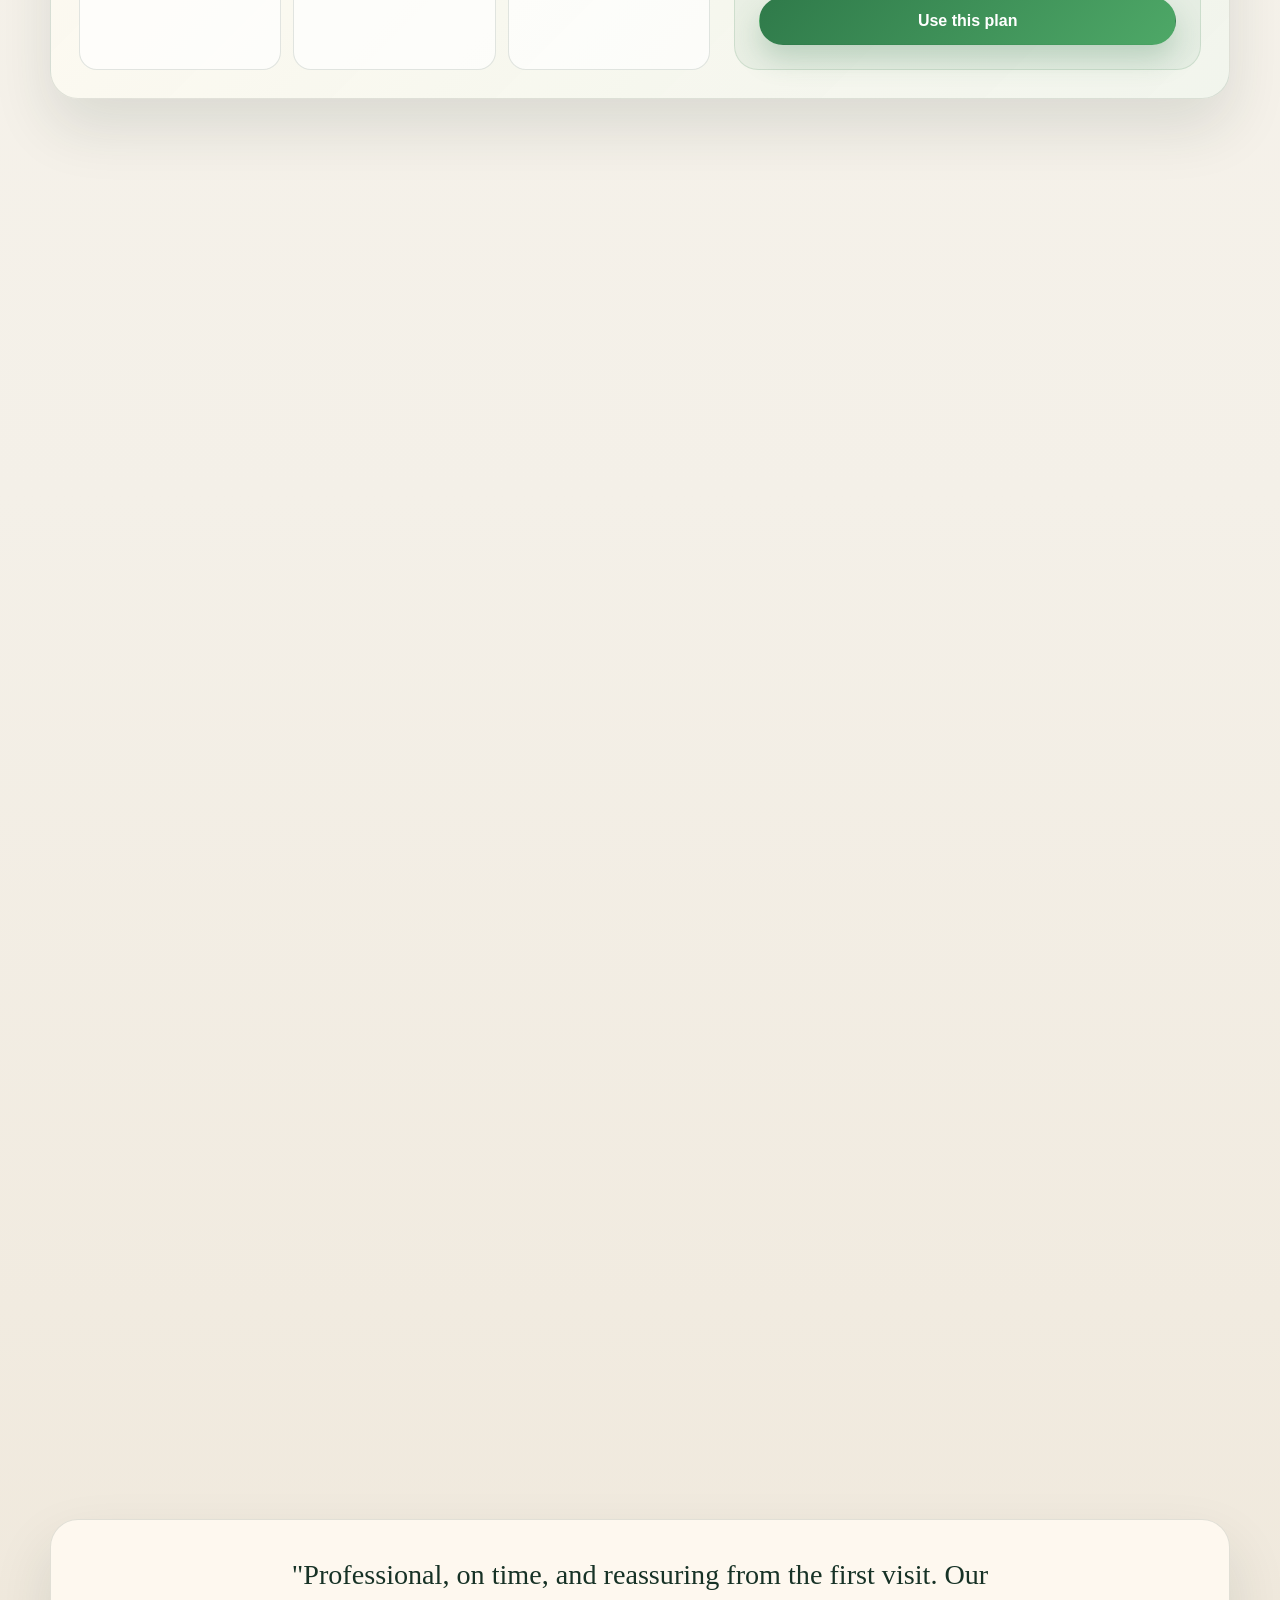
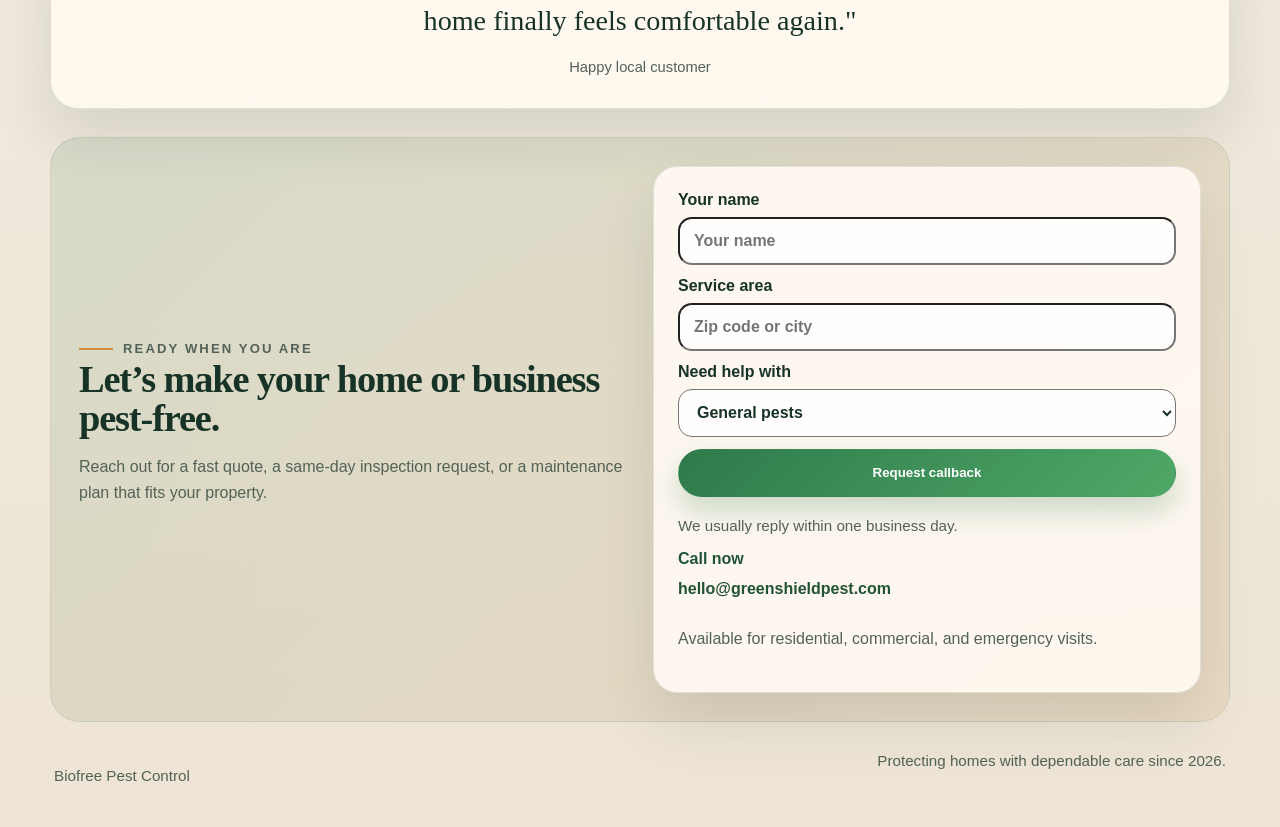
==== commit 89e95b3f: "FAQ" ====
--- a/index.html
+++ b/index.html
@@ -3,8 +3,9 @@
 <head>
     <meta charset="UTF-8">
     <meta name="viewport" content="width=device-width, initial-scale=1.0">
-    <meta name="description" content="Biofree Pest Control provides fast, friendly, and effective pest control services for homes and businesses.">
-    <title>Biofree Pest Control | Fast, Friendly Pest Control Services</title>
+    <meta name="description" content="Biofree Pest Control provides a polished, interactive pest control landing page with live status, tailored planning, and easy callbacks.">
+    <meta name="theme-color" content="#2f7a4a">
+    <title>Biofree Pest Control | Interactive Pest Control Services</title>
     <link rel="stylesheet" href="style.css">
     <script src="app.js" defer></script>
 </head>
@@ -22,7 +23,9 @@
             </div>
             <nav class="site-nav" aria-label="Primary">
                 <a href="#services">Services</a>
+                <a href="#planner">Planner</a>
                 <a href="#process">Process</a>
+                <a href="#faq">FAQ</a>
                 <a href="#contact">Contact</a>
             </nav>
             <a class="button button-solid" href="#contact">Get a Free Quote</a>
@@ -59,7 +62,7 @@
 
                 <div class="hero-panel">
                     <div class="hero-card hero-card-large">
-                        <p class="card-label">Today’s focus</p>
+                        <p class="card-label">Today's focus</p>
                         <h2>Fast inspections. Precise treatments. Long-term prevention.</h2>
                         <p>
                             From the first visit to follow-up care, we make pest control simple, calm, and effective.
@@ -83,6 +86,20 @@
                             <strong>Ongoing check-ins</strong>
                         </article>
                     </div>
+                    <div class="status-panel" aria-live="polite">
+                        <div class="status-panel-head">
+                            <span class="status-dot" data-status-dot></span>
+                            <div>
+                                <p class="card-label">Live service status</p>
+                                <h3 data-status-title>Checking availability...</h3>
+                            </div>
+                        </div>
+                        <p data-status-copy>Loading the latest status from the system.</p>
+                        <div class="status-meta">
+                            <span data-status-service>Biofree Pest Control</span>
+                            <span data-status-updated>Awaiting update</span>
+                        </div>
+                    </div>
                 </div>
             </section>
 
@@ -93,25 +110,71 @@
                 <p>Clear pricing and no surprises</p>
             </section>
 
+            <section id="planner" class="section reveal">
+                <div class="section-heading">
+                    <p class="eyebrow">Interactive planner</p>
+                    <h2>Choose a pest, set the urgency, and see the next best step.</h2>
+                </div>
+                <div class="planner-card">
+                    <div class="planner-controls">
+                        <div class="option-group" aria-label="Pest selector">
+                            <button class="option-chip is-active" type="button" data-pest-button="general" aria-pressed="true">General pests</button>
+                            <button class="option-chip" type="button" data-pest-button="rodents" aria-pressed="false">Rodents</button>
+                            <button class="option-chip" type="button" data-pest-button="termites" aria-pressed="false">Termites</button>
+                            <button class="option-chip" type="button" data-pest-button="seasonal" aria-pressed="false">Seasonal prevention</button>
+                        </div>
+                        <label class="range-field" for="urgency-range">
+                            <span>Urgency level <strong data-urgency-label>Moderate</strong></span>
+                            <input id="urgency-range" data-urgency-slider type="range" min="1" max="5" value="3">
+                        </label>
+                        <div class="planner-metrics">
+                            <div>
+                                <strong data-plan-response>Same-day visit</strong>
+                                <span>response target</span>
+                            </div>
+                            <div>
+                                <strong data-plan-prep>3-step prep</strong>
+                                <span>home prep checklist</span>
+                            </div>
+                            <div>
+                                <strong data-plan-followup>Standard follow-up</strong>
+                                <span>care plan</span>
+                            </div>
+                        </div>
+                    </div>
+                    <aside class="planner-summary">
+                        <p class="eyebrow">Suggested response</p>
+                        <h3 data-plan-title>General pests - Moderate priority</h3>
+                        <p data-plan-copy>The quickest win is a focused inspection, a perimeter treatment, and a clean-up plan that keeps the same pests from returning.</p>
+                        <ul class="mini-list" data-plan-tips>
+                            <li>Clear food debris and sealed containers from countertops.</li>
+                            <li>Vacuum corners, baseboards, and entry points.</li>
+                            <li>Keep sinks and pet bowls dry overnight.</li>
+                        </ul>
+                        <a class="button button-solid" href="#contact">Use this plan</a>
+                    </aside>
+                </div>
+            </section>
+
             <section id="services" class="section reveal">
                 <div class="section-heading">
                     <p class="eyebrow">What we handle</p>
                     <h2>Complete pest control for everyday peace of mind</h2>
                 </div>
                 <div class="card-grid">
-                    <article class="info-card">
+                    <article class="info-card service-card" data-plan-target="general" role="button" tabindex="0">
                         <h3>General pest control</h3>
                         <p>Ants, cockroaches, spiders, earwigs, silverfish, and other common intruders.</p>
                     </article>
-                    <article class="info-card">
+                    <article class="info-card service-card" data-plan-target="rodents" role="button" tabindex="0">
                         <h3>Rodent control</h3>
                         <p>Inspection, trapping, entry-point sealing, and prevention that helps keep them out.</p>
                     </article>
-                    <article class="info-card">
+                    <article class="info-card service-card" data-plan-target="termites" role="button" tabindex="0">
                         <h3>Termite solutions</h3>
                         <p>Detection and treatment plans designed to protect the structure of your property.</p>
                     </article>
-                    <article class="info-card">
+                    <article class="info-card service-card" data-plan-target="seasonal" role="button" tabindex="0">
                         <h3>Seasonal protection</h3>
                         <p>Flexible maintenance visits that keep your home ahead of changing pest activity.</p>
                     </article>
@@ -162,10 +225,35 @@
                 </div>
             </section>
 
+            <section id="faq" class="section reveal">
+                <div class="section-heading">
+                    <p class="eyebrow">FAQ</p>
+                    <h2>Common questions, answered quickly.</h2>
+                </div>
+                <div class="faq-list">
+                    <details open>
+                        <summary>How fast can you respond?</summary>
+                        <p>Most requests are handled with same-day or next-day scheduling, depending on urgency and location.</p>
+                    </details>
+                    <details>
+                        <summary>Do you offer follow-up protection?</summary>
+                        <p>Yes. We can set a recurring plan so your property stays covered after the first treatment.</p>
+                    </details>
+                    <details>
+                        <summary>Is the service safe for families and pets?</summary>
+                        <p>We use targeted treatment methods and explain any simple prep steps before the visit.</p>
+                    </details>
+                    <details>
+                        <summary>Can I start with a quote only?</summary>
+                        <p>Absolutely. Use the callback form below and we will confirm the next step before any service is booked.</p>
+                    </details>
+                </div>
+            </section>
+
             <section class="testimonial reveal">
                 <p>
-                    “Professional, on time, and reassuring from the first visit. Our home finally feels comfortable
-                    again.”
+                    "Professional, on time, and reassuring from the first visit. Our home finally feels comfortable
+                    again."
                 </p>
                 <span>Happy local customer</span>
             </section>
@@ -179,13 +267,34 @@
                         your property.
                     </p>
                 </div>
-                <div class="cta-card">
+                <form class="cta-card contact-form" data-callback-form>
+                    <label>
+                        <span>Your name</span>
+                        <input type="text" name="name" placeholder="Your name" required>
+                    </label>
+                    <label>
+                        <span>Service area</span>
+                        <input type="text" name="area" placeholder="Zip code or city" required>
+                    </label>
+                    <label>
+                        <span>Need help with</span>
+                        <select name="problem" required>
+                            <option value="general pests">General pests</option>
+                            <option value="rodents">Rodents</option>
+                            <option value="termites">Termites</option>
+                            <option value="seasonal prevention">Seasonal prevention</option>
+                        </select>
+                    </label>
+                    <button class="button button-solid" type="submit">Request callback</button>
+                    <p class="form-note" data-form-note>We usually reply within one business day.</p>
                     <a href="tel:+10000000000">Call now</a>
-                    <a href="mailto:hello@biofreepest.com">hello@biofreepest.com</a>
+                    <a href="mailto:hello@greenshieldpest.com">hello@greenshieldpest.com</a>
                     <p>Available for residential, commercial, and emergency visits.</p>
-                </div>
+                </form>
             </section>
         </main>
+
+        <button class="back-to-top" type="button" data-back-to-top aria-label="Back to top">Top</button>
 
         <footer class="site-footer">
             <p>Biofree Pest Control</p>
--- a/style.css
+++ b/style.css
@@ -555,3 +555,342 @@
 		flex-direction: column;
 	}
 }
+
+.brand-logo-link {
+	display: inline-flex;
+	flex: none;
+}
+
+.brand-logo {
+	display: block;
+	width: 54px;
+	height: 54px;
+	object-fit: cover;
+	border-radius: 16px;
+	box-shadow: 0 16px 24px rgba(23, 50, 38, 0.16);
+}
+
+.status-panel,
+.planner-card,
+.faq-list details,
+.contact-form,
+.back-to-top {
+	border: 1px solid var(--line);
+	box-shadow: var(--shadow);
+}
+
+.status-panel {
+	display: grid;
+	gap: 12px;
+	padding: 20px 22px;
+	border-radius: 24px;
+	background: linear-gradient(180deg, rgba(255, 250, 242, 0.96), rgba(238, 243, 234, 0.96));
+}
+
+.status-panel-head {
+	display: flex;
+	gap: 12px;
+	align-items: flex-start;
+}
+
+.status-panel h3 {
+	margin: 0;
+	font-family: Georgia, serif;
+	font-size: 1.35rem;
+}
+
+.status-panel p {
+	margin: 0;
+	color: var(--muted);
+	line-height: 1.6;
+}
+
+.status-dot {
+	flex: none;
+	width: 12px;
+	height: 12px;
+	border-radius: 50%;
+	margin-top: 8px;
+	background: #9aa89f;
+	box-shadow: 0 0 0 6px rgba(47, 122, 74, 0.08);
+}
+
+.status-dot.is-live {
+	background: var(--brand);
+	box-shadow: 0 0 0 6px rgba(47, 122, 74, 0.16);
+}
+
+.status-dot.is-warning {
+	background: var(--accent);
+	box-shadow: 0 0 0 6px rgba(211, 139, 58, 0.18);
+}
+
+.status-dot.is-error {
+	background: #bf4d4d;
+	box-shadow: 0 0 0 6px rgba(191, 77, 77, 0.18);
+}
+
+.status-meta {
+	display: flex;
+	justify-content: space-between;
+	gap: 12px;
+	color: var(--muted);
+	font-size: 0.92rem;
+	flex-wrap: wrap;
+}
+
+.service-card {
+	cursor: pointer;
+	transition: transform 180ms ease, border-color 180ms ease, box-shadow 180ms ease;
+}
+
+.service-card:hover,
+.service-card:focus-visible,
+.service-card.is-selected {
+	transform: translateY(-4px);
+	border-color: rgba(47, 122, 74, 0.24);
+	box-shadow: 0 26px 44px rgba(23, 50, 38, 0.16);
+}
+
+.planner-card {
+	display: grid;
+	grid-template-columns: 1.15fr 0.85fr;
+	gap: 24px;
+	padding: 28px;
+	border-radius: 28px;
+	background: linear-gradient(135deg, rgba(255, 250, 242, 0.96), rgba(240, 245, 236, 0.92));
+}
+
+.planner-controls,
+.planner-summary {
+	display: grid;
+	gap: 18px;
+}
+
+.option-group {
+	display: flex;
+	flex-wrap: wrap;
+	gap: 12px;
+}
+
+.option-chip {
+	min-height: 42px;
+	padding: 0 16px;
+	border-radius: 999px;
+	border: 1px solid rgba(23, 50, 38, 0.12);
+	background: rgba(255, 255, 255, 0.64);
+	color: var(--text);
+	font: inherit;
+	font-weight: 700;
+	cursor: pointer;
+	transition: transform 180ms ease, background-color 180ms ease, color 180ms ease;
+}
+
+.option-chip:hover,
+.option-chip:focus-visible {
+	transform: translateY(-1px);
+}
+
+.option-chip.is-active {
+	background: linear-gradient(135deg, var(--brand), #4ea867);
+	color: #fff;
+	border-color: transparent;
+	box-shadow: 0 14px 22px rgba(47, 122, 74, 0.22);
+}
+
+.range-field {
+	display: grid;
+	gap: 10px;
+	color: var(--text);
+	font-weight: 700;
+}
+
+.range-field strong {
+	color: var(--brand-dark);
+}
+
+.range-field input[type="range"] {
+	width: 100%;
+	accent-color: var(--brand);
+}
+
+.planner-metrics {
+	display: grid;
+	grid-template-columns: repeat(3, minmax(0, 1fr));
+	gap: 12px;
+}
+
+.planner-metrics div {
+	padding: 16px;
+	border-radius: 18px;
+	background: rgba(255, 255, 255, 0.66);
+	border: 1px solid var(--line);
+}
+
+.planner-metrics strong {
+	display: block;
+	color: var(--brand-dark);
+	font-family: Georgia, serif;
+	font-size: 1.2rem;
+}
+
+.planner-metrics span {
+	color: var(--muted);
+	font-size: 0.88rem;
+}
+
+.planner-summary {
+	padding: 24px;
+	border-radius: 24px;
+	background: rgba(47, 122, 74, 0.06);
+	border: 1px solid rgba(47, 122, 74, 0.14);
+	align-content: start;
+}
+
+.planner-summary h3 {
+	margin: 0;
+	font-family: Georgia, serif;
+	font-size: 1.6rem;
+	line-height: 1.15;
+}
+
+.planner-summary p {
+	margin: 0;
+	color: var(--muted);
+	line-height: 1.65;
+}
+
+.mini-list {
+	display: grid;
+	gap: 12px;
+	margin: 0;
+	padding-left: 20px;
+	color: var(--muted);
+}
+
+.mini-list li::marker {
+	color: var(--accent);
+}
+
+.faq-list {
+	display: grid;
+	gap: 14px;
+}
+
+.faq-list details {
+	border-radius: 22px;
+	padding: 0 20px;
+	background: rgba(255, 250, 242, 0.9);
+}
+
+.faq-list summary {
+	list-style: none;
+	cursor: pointer;
+	padding: 18px 0;
+	font-weight: 700;
+	color: var(--text);
+}
+
+.faq-list summary::-webkit-details-marker {
+	display: none;
+}
+
+.faq-list p {
+	margin: 0 0 18px;
+	color: var(--muted);
+	line-height: 1.65;
+}
+
+.contact-form {
+	display: grid;
+	gap: 12px;
+	padding: 24px;
+	border-radius: 24px;
+	background: rgba(255, 250, 242, 0.92);
+}
+
+.contact-form label {
+	display: grid;
+	gap: 8px;
+	color: var(--text);
+	font-weight: 700;
+	border: 0;
+	box-shadow: none;
+}
+
+.contact-form input,
+.contact-form select {
+	min-height: 48px;
+	padding: 0 14px;
+	border-radius: 14px;
+	background: rgba(255, 255, 255, 0.84);
+	color: var(--text);
+	font: inherit;
+}
+
+.contact-form .button {
+	width: 100%;
+}
+
+.contact-form a {
+	display: inline-flex;
+	width: fit-content;
+	color: var(--brand-dark);
+	font-weight: 800;
+}
+
+.contact-form a:hover,
+.contact-form a:focus-visible {
+	color: var(--accent);
+}
+
+.form-note {
+	margin: 4px 0 0;
+	color: var(--muted);
+	font-size: 0.95rem;
+}
+
+.back-to-top {
+	position: fixed;
+	right: 18px;
+	bottom: 18px;
+	z-index: 20;
+	min-height: 46px;
+	padding: 0 16px;
+	border-radius: 999px;
+	background: rgba(255, 250, 242, 0.95);
+	color: var(--brand-dark);
+	font: inherit;
+	font-weight: 800;
+	opacity: 0;
+	pointer-events: none;
+	transform: translateY(10px);
+	transition: opacity 180ms ease, transform 180ms ease;
+}
+
+.back-to-top.is-visible {
+	opacity: 1;
+	pointer-events: auto;
+	transform: translateY(0);
+}
+
+@media (max-width: 1040px) {
+	.planner-card {
+		grid-template-columns: 1fr;
+	}
+
+	.planner-metrics {
+		grid-template-columns: 1fr;
+	}
+}
+
+@media (max-width: 640px) {
+	.status-meta {
+		flex-direction: column;
+	}
+
+	.back-to-top {
+		right: 14px;
+		bottom: 14px;
+	}
+}
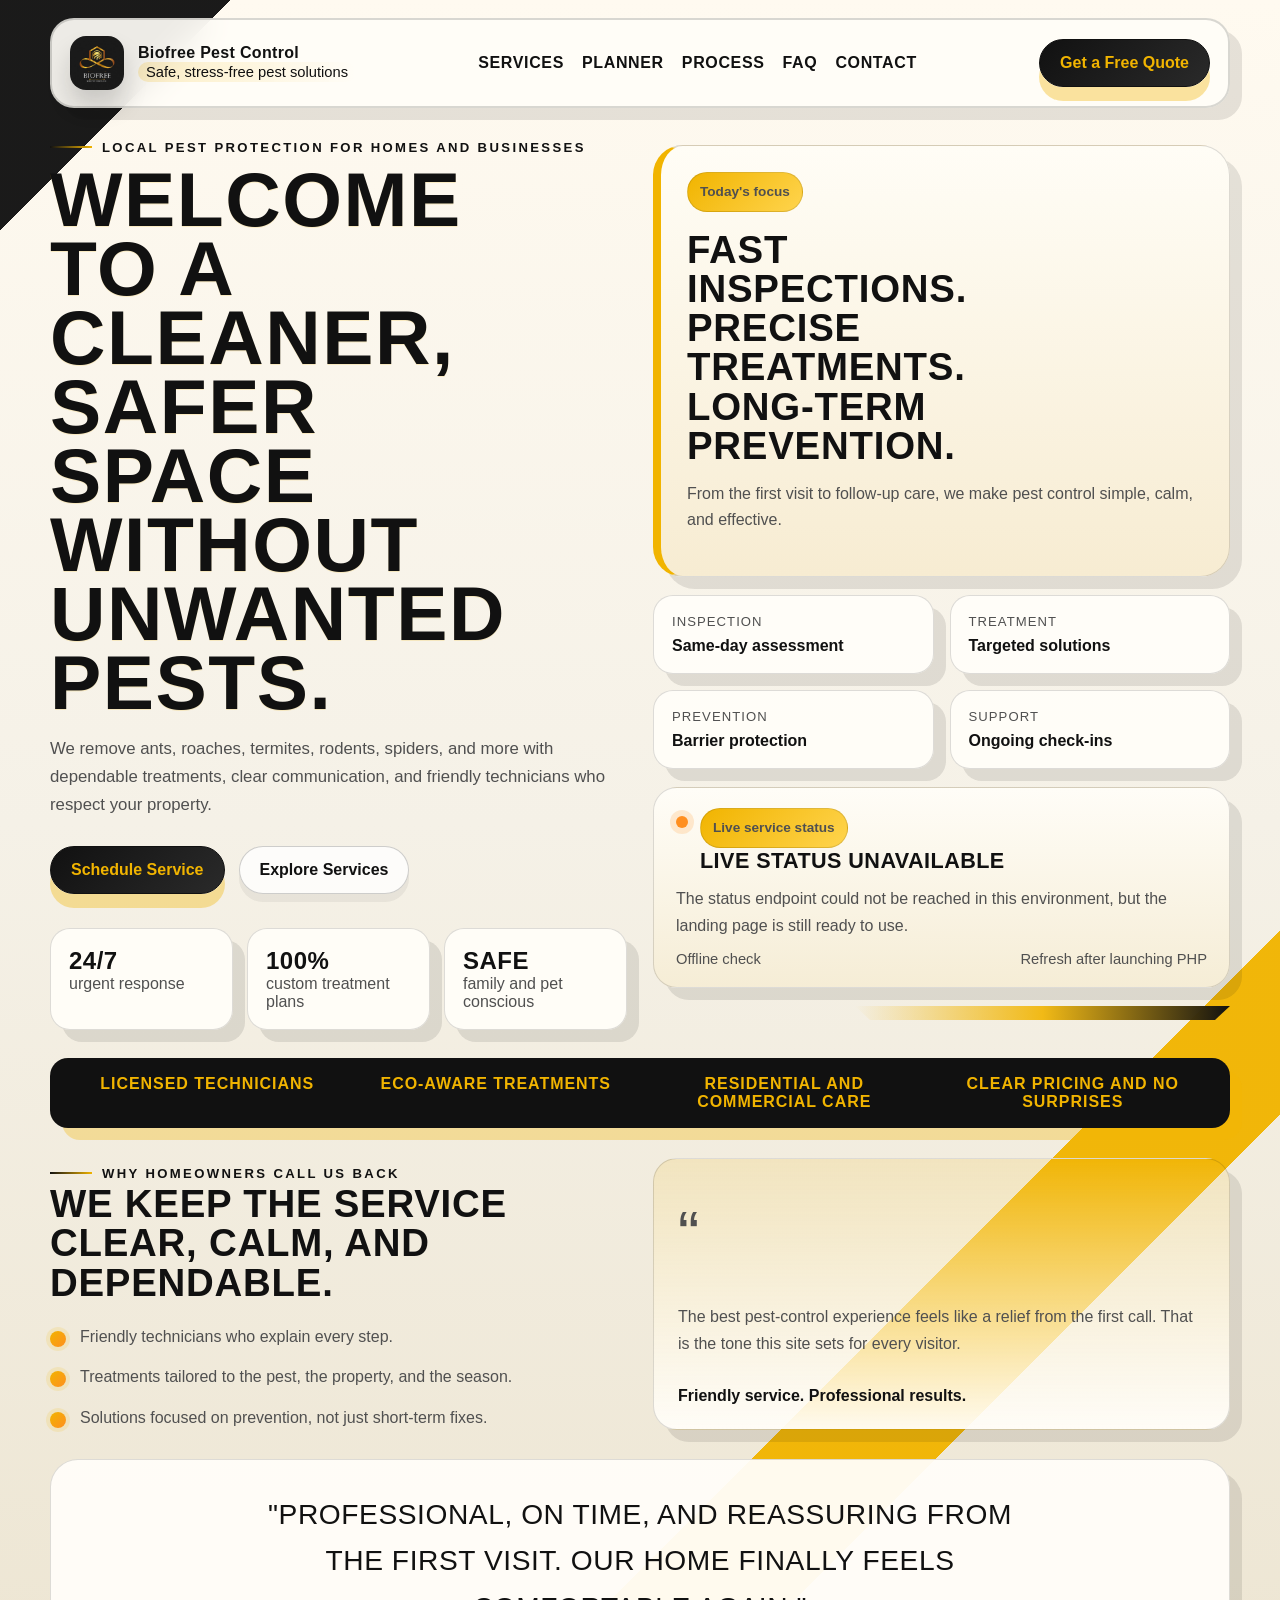
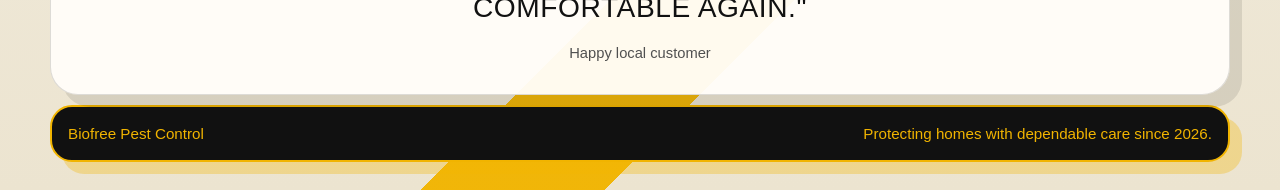
==== commit e9bde25d: "Revamped Dashboard" ====
--- a/index.html
+++ b/index.html
@@ -3,9 +3,10 @@
 <head>
     <meta charset="UTF-8">
     <meta name="viewport" content="width=device-width, initial-scale=1.0">
-    <meta name="description" content="Biofree Pest Control provides a polished, interactive pest control landing page with live status, tailored planning, and easy callbacks.">
-    <meta name="theme-color" content="#2f7a4a">
+    <meta name="description" content="Biofree Pest Control provides safe, stress-free pest solutions for homes and businesses.">
+    <meta name="theme-color" content="#f1b400">
     <title>Biofree Pest Control | Interactive Pest Control Services</title>
+    <link rel="stylesheet" href="global.css">
     <link rel="stylesheet" href="style.css">
     <script src="app.js" defer></script>
 </head>
@@ -13,7 +14,7 @@
     <div class="page-shell">
         <header class="site-header">
             <div class="brand">
-                <a href="/" class="brand-logo-link">
+                <a href="index.html" class="brand-logo-link">
                     <img class="brand-logo" src="Biofree Group of Companies Logo.jpg" alt="Biofree Pest Control logo">
                 </a>
                 <div>
@@ -22,13 +23,13 @@
                 </div>
             </div>
             <nav class="site-nav" aria-label="Primary">
-                <a href="#services">Services</a>
-                <a href="#planner">Planner</a>
-                <a href="#process">Process</a>
-                <a href="#faq">FAQ</a>
-                <a href="#contact">Contact</a>
+                <a href="services.html">Services</a>
+                <a href="planner.html">Planner</a>
+                <a href="process.html">Process</a>
+                <a href="faq.html">FAQ</a>
+                <a href="contact.html">Contact</a>
             </nav>
-            <a class="button button-solid" href="#contact">Get a Free Quote</a>
+            <a class="button button-solid" href="contact.html">Get a Free Quote</a>
         </header>
 
         <main>
@@ -41,8 +42,8 @@
                         clear communication, and friendly technicians who respect your property.
                     </p>
                     <div class="hero-actions">
-                        <a class="button button-solid" href="#contact">Schedule Service</a>
-                        <a class="button button-ghost" href="#services">Explore Services</a>
+                        <a class="button button-solid" href="contact.html">Schedule Service</a>
+                        <a class="button button-ghost" href="services.html">Explore Services</a>
                     </div>
                     <div class="hero-metrics" aria-label="Service highlights">
                         <div>
@@ -110,77 +111,6 @@
                 <p>Clear pricing and no surprises</p>
             </section>
 
-            <section id="planner" class="section reveal">
-                <div class="section-heading">
-                    <p class="eyebrow">Interactive planner</p>
-                    <h2>Choose a pest, set the urgency, and see the next best step.</h2>
-                </div>
-                <div class="planner-card">
-                    <div class="planner-controls">
-                        <div class="option-group" aria-label="Pest selector">
-                            <button class="option-chip is-active" type="button" data-pest-button="general" aria-pressed="true">General pests</button>
-                            <button class="option-chip" type="button" data-pest-button="rodents" aria-pressed="false">Rodents</button>
-                            <button class="option-chip" type="button" data-pest-button="termites" aria-pressed="false">Termites</button>
-                            <button class="option-chip" type="button" data-pest-button="seasonal" aria-pressed="false">Seasonal prevention</button>
-                        </div>
-                        <label class="range-field" for="urgency-range">
-                            <span>Urgency level <strong data-urgency-label>Moderate</strong></span>
-                            <input id="urgency-range" data-urgency-slider type="range" min="1" max="5" value="3">
-                        </label>
-                        <div class="planner-metrics">
-                            <div>
-                                <strong data-plan-response>Same-day visit</strong>
-                                <span>response target</span>
-                            </div>
-                            <div>
-                                <strong data-plan-prep>3-step prep</strong>
-                                <span>home prep checklist</span>
-                            </div>
-                            <div>
-                                <strong data-plan-followup>Standard follow-up</strong>
-                                <span>care plan</span>
-                            </div>
-                        </div>
-                    </div>
-                    <aside class="planner-summary">
-                        <p class="eyebrow">Suggested response</p>
-                        <h3 data-plan-title>General pests - Moderate priority</h3>
-                        <p data-plan-copy>The quickest win is a focused inspection, a perimeter treatment, and a clean-up plan that keeps the same pests from returning.</p>
-                        <ul class="mini-list" data-plan-tips>
-                            <li>Clear food debris and sealed containers from countertops.</li>
-                            <li>Vacuum corners, baseboards, and entry points.</li>
-                            <li>Keep sinks and pet bowls dry overnight.</li>
-                        </ul>
-                        <a class="button button-solid" href="#contact">Use this plan</a>
-                    </aside>
-                </div>
-            </section>
-
-            <section id="services" class="section reveal">
-                <div class="section-heading">
-                    <p class="eyebrow">What we handle</p>
-                    <h2>Complete pest control for everyday peace of mind</h2>
-                </div>
-                <div class="card-grid">
-                    <article class="info-card service-card" data-plan-target="general" role="button" tabindex="0">
-                        <h3>General pest control</h3>
-                        <p>Ants, cockroaches, spiders, earwigs, silverfish, and other common intruders.</p>
-                    </article>
-                    <article class="info-card service-card" data-plan-target="rodents" role="button" tabindex="0">
-                        <h3>Rodent control</h3>
-                        <p>Inspection, trapping, entry-point sealing, and prevention that helps keep them out.</p>
-                    </article>
-                    <article class="info-card service-card" data-plan-target="termites" role="button" tabindex="0">
-                        <h3>Termite solutions</h3>
-                        <p>Detection and treatment plans designed to protect the structure of your property.</p>
-                    </article>
-                    <article class="info-card service-card" data-plan-target="seasonal" role="button" tabindex="0">
-                        <h3>Seasonal protection</h3>
-                        <p>Flexible maintenance visits that keep your home ahead of changing pest activity.</p>
-                    </article>
-                </div>
-            </section>
-
             <section class="split-section reveal">
                 <div class="split-copy">
                     <p class="eyebrow">Why homeowners call us back</p>
@@ -192,62 +122,13 @@
                     </ul>
                 </div>
                 <aside class="quote-card">
-                    <p class="quote-mark">“</p>
+                    <p class="quote-mark">&ldquo;</p>
                     <p>
                         The best pest-control experience feels like a relief from the first call. That is the tone
-                        this page sets for every visitor.
+                        this site sets for every visitor.
                     </p>
                     <span>Friendly service. Professional results.</span>
                 </aside>
-            </section>
-
-            <section id="process" class="section reveal">
-                <div class="section-heading">
-                    <p class="eyebrow">How it works</p>
-                    <h2>A simple three-step process</h2>
-                </div>
-                <div class="step-grid">
-                    <article class="step-card">
-                        <span>01</span>
-                        <h3>Inspect</h3>
-                        <p>We identify the pest, the source, and the entry points around your property.</p>
-                    </article>
-                    <article class="step-card">
-                        <span>02</span>
-                        <h3>Treat</h3>
-                        <p>We apply focused treatments using methods chosen for your specific situation.</p>
-                    </article>
-                    <article class="step-card">
-                        <span>03</span>
-                        <h3>Protect</h3>
-                        <p>We help block future infestations with prevention tips and follow-up support.</p>
-                    </article>
-                </div>
-            </section>
-
-            <section id="faq" class="section reveal">
-                <div class="section-heading">
-                    <p class="eyebrow">FAQ</p>
-                    <h2>Common questions, answered quickly.</h2>
-                </div>
-                <div class="faq-list">
-                    <details open>
-                        <summary>How fast can you respond?</summary>
-                        <p>Most requests are handled with same-day or next-day scheduling, depending on urgency and location.</p>
-                    </details>
-                    <details>
-                        <summary>Do you offer follow-up protection?</summary>
-                        <p>Yes. We can set a recurring plan so your property stays covered after the first treatment.</p>
-                    </details>
-                    <details>
-                        <summary>Is the service safe for families and pets?</summary>
-                        <p>We use targeted treatment methods and explain any simple prep steps before the visit.</p>
-                    </details>
-                    <details>
-                        <summary>Can I start with a quote only?</summary>
-                        <p>Absolutely. Use the callback form below and we will confirm the next step before any service is booked.</p>
-                    </details>
-                </div>
             </section>
 
             <section class="testimonial reveal">
@@ -256,41 +137,6 @@
                     again."
                 </p>
                 <span>Happy local customer</span>
-            </section>
-
-            <section id="contact" class="cta-section reveal">
-                <div>
-                    <p class="eyebrow">Ready when you are</p>
-                    <h2>Let’s make your home or business pest-free.</h2>
-                    <p>
-                        Reach out for a fast quote, a same-day inspection request, or a maintenance plan that fits
-                        your property.
-                    </p>
-                </div>
-                <form class="cta-card contact-form" data-callback-form>
-                    <label>
-                        <span>Your name</span>
-                        <input type="text" name="name" placeholder="Your name" required>
-                    </label>
-                    <label>
-                        <span>Service area</span>
-                        <input type="text" name="area" placeholder="Zip code or city" required>
-                    </label>
-                    <label>
-                        <span>Need help with</span>
-                        <select name="problem" required>
-                            <option value="general pests">General pests</option>
-                            <option value="rodents">Rodents</option>
-                            <option value="termites">Termites</option>
-                            <option value="seasonal prevention">Seasonal prevention</option>
-                        </select>
-                    </label>
-                    <button class="button button-solid" type="submit">Request callback</button>
-                    <p class="form-note" data-form-note>We usually reply within one business day.</p>
-                    <a href="tel:+10000000000">Call now</a>
-                    <a href="mailto:hello@greenshieldpest.com">hello@greenshieldpest.com</a>
-                    <p>Available for residential, commercial, and emergency visits.</p>
-                </form>
             </section>
         </main>
 
@@ -302,4 +148,4 @@
         </footer>
     </div>
 </body>
-</html>+</html>
--- a/global.css
+++ b/global.css
@@ -0,0 +1,310 @@
+*,
+*::before,
+*::after {
+	box-sizing: border-box;
+}
+
+:root {
+	--color-bg: #f5f1e7;
+	--color-bg-strong: #ece4d0;
+	--color-surface: #fffdf8;
+	--color-surface-muted: #f7ecd2;
+	--color-text: #111111;
+	--color-muted: #505050;
+	--color-brand: #f1b400;
+	--color-brand-soft: #ffd44d;
+	--color-accent: #ff8f1f;
+	--color-line: rgba(17, 17, 17, 0.14);
+	--shadow-card: 12px 12px 0 rgba(17, 17, 17, 0.1);
+	--shadow-card-brand: 12px 12px 0 rgba(241, 180, 0, 0.32);
+	--shadow-button: 0 14px 0 rgba(241, 180, 0, 0.36);
+	--radius-sm: 14px;
+	--radius-md: 18px;
+	--radius-lg: 24px;
+	--radius-xl: 30px;
+	--container: 1180px;
+	--space-page: 32px;
+	--font-body: "Trebuchet MS", "Segoe UI", sans-serif;
+	--font-display: Impact, Haettenschweiler, "Arial Narrow Bold", sans-serif;
+	--ease-standard: 180ms ease;
+}
+
+html {
+	scroll-behavior: smooth;
+}
+
+body {
+	position: relative;
+	overflow-x: hidden;
+	margin: 0;
+	color: var(--color-text);
+	font-family: var(--font-body);
+	background:
+		linear-gradient(135deg, rgba(17, 17, 17, 0.96) 0 7.5%, transparent 7.5% 72%, rgba(241, 180, 0, 0.96) 72% 78%, transparent 78%),
+		linear-gradient(180deg, #fffaf0 0%, var(--color-bg) 46%, var(--color-bg-strong) 100%);
+}
+
+a {
+	color: inherit;
+	text-decoration: none;
+}
+
+button,
+input,
+select,
+textarea {
+	font: inherit;
+}
+
+img {
+	display: block;
+	max-width: 100%;
+}
+
+.page-shell {
+	position: relative;
+	width: min(var(--container), calc(100% - var(--space-page)));
+	margin: 0 auto;
+	padding: 18px 0 28px;
+}
+
+.site-header {
+	position: sticky;
+	top: 14px;
+	z-index: 10;
+	display: flex;
+	align-items: center;
+	justify-content: space-between;
+	gap: 20px;
+	padding: 16px 18px;
+	border: 2px solid rgba(17, 17, 17, 0.16);
+	border-radius: var(--radius-lg);
+	background: rgba(255, 253, 248, 0.92);
+	backdrop-filter: blur(16px);
+	box-shadow: var(--shadow-card);
+}
+
+.brand {
+	display: flex;
+	align-items: center;
+	gap: 14px;
+}
+
+.brand-logo-link {
+	display: inline-flex;
+	flex: none;
+	align-items: center;
+}
+
+.brand-logo {
+	width: 54px;
+	height: 54px;
+	object-fit: cover;
+	border-radius: 16px;
+	box-shadow: 0 16px 24px rgba(17, 17, 17, 0.16);
+}
+
+.brand-kicker,
+.brand-subtitle,
+.eyebrow,
+.card-label {
+	margin: 0;
+}
+
+.brand-kicker {
+	font-weight: 700;
+	letter-spacing: 0.02em;
+}
+
+.brand-subtitle {
+	display: inline-flex;
+	padding: 2px 8px;
+	border-radius: 999px;
+	color: var(--color-text);
+	background: linear-gradient(90deg, rgba(241, 180, 0, 0.2), rgba(241, 180, 0, 0));
+	font-size: 0.92rem;
+}
+
+.site-nav {
+	display: flex;
+	flex-wrap: wrap;
+	gap: 18px;
+	color: var(--color-text);
+	font-weight: 800;
+	text-transform: uppercase;
+	letter-spacing: 0.04em;
+}
+
+.site-nav a:hover,
+.site-nav a:focus-visible,
+.site-nav a.is-active {
+	color: var(--color-accent);
+}
+
+.button {
+	display: inline-flex;
+	align-items: center;
+	justify-content: center;
+	min-height: 48px;
+	padding: 0 20px;
+	border: 1px solid transparent;
+	border-radius: 999px;
+	font-weight: 700;
+	transition: transform var(--ease-standard), box-shadow var(--ease-standard), background-color var(--ease-standard);
+}
+
+.button:hover,
+.button:focus-visible {
+	transform: translateY(-1px);
+}
+
+.button-solid {
+	border-color: var(--color-text);
+	background: linear-gradient(135deg, var(--color-text), #2a2a2a);
+	color: var(--color-brand);
+	box-shadow: var(--shadow-button);
+}
+
+.button-solid:hover,
+.button-solid:focus-visible {
+	box-shadow: 0 18px 0 rgba(241, 180, 0, 0.36);
+}
+
+.button-ghost {
+	border-color: rgba(17, 17, 17, 0.2);
+	background: rgba(255, 255, 255, 0.78);
+	box-shadow: 0 8px 0 rgba(17, 17, 17, 0.06);
+}
+
+.eyebrow {
+	display: inline-flex;
+	align-items: center;
+	gap: 10px;
+	color: var(--color-text);
+	font-size: 0.82rem;
+	font-weight: 800;
+	letter-spacing: 0.18em;
+	text-transform: uppercase;
+}
+
+.eyebrow::before {
+	content: "";
+	width: 42px;
+	height: 2px;
+	background: linear-gradient(90deg, var(--color-text), var(--color-brand));
+}
+
+.card-label {
+	display: inline-flex;
+	padding: 8px 12px;
+	border: 1px solid rgba(17, 17, 17, 0.12);
+	border-radius: 999px;
+	background: linear-gradient(135deg, var(--color-brand), var(--color-brand-soft));
+	color: var(--color-text);
+	font-size: 0.85rem;
+	font-weight: 700;
+}
+
+.surface-card {
+	border: 1px solid var(--color-line);
+	background: rgba(255, 253, 248, 0.96);
+	box-shadow: var(--shadow-card);
+}
+
+.display-heading {
+	font-family: var(--font-display);
+	line-height: 0.95;
+	letter-spacing: 0.02em;
+	text-transform: uppercase;
+}
+
+.muted-copy {
+	color: var(--color-muted);
+	line-height: 1.65;
+}
+
+.section {
+	display: grid;
+	gap: 20px;
+}
+
+.section-heading {
+	max-width: 760px;
+	color: var(--color-muted);
+	line-height: 1.65;
+}
+
+.section-heading h2 {
+	margin: 10px 0 0;
+	color: var(--color-text);
+	font-family: var(--font-display);
+	font-size: clamp(2rem, 3vw, 3.1rem);
+	line-height: 1.02;
+	letter-spacing: 0.02em;
+	text-transform: uppercase;
+}
+
+.reveal {
+	opacity: 0;
+	transform: translateY(22px);
+	transition: opacity 700ms ease, transform 700ms ease;
+}
+
+.reveal.is-visible {
+	opacity: 1;
+	transform: translateY(0);
+}
+
+.site-footer {
+	display: flex;
+	justify-content: space-between;
+	gap: 16px;
+	padding: 18px 16px;
+	border: 2px solid var(--color-brand);
+	border-radius: 22px;
+	background: var(--color-text);
+	box-shadow: var(--shadow-card-brand);
+	font-size: 0.95rem;
+}
+
+.site-footer p,
+.site-footer span {
+	margin: 0;
+	color: var(--color-brand);
+}
+
+@media (max-width: 820px) {
+	.site-header {
+		flex-direction: column;
+		align-items: flex-start;
+	}
+
+	.site-nav {
+		width: 100%;
+		justify-content: space-between;
+	}
+}
+
+@media (max-width: 640px) {
+	:root {
+		--space-page: 20px;
+	}
+
+	.page-shell {
+		padding-top: 10px;
+	}
+
+	.site-header {
+		border-radius: 20px;
+		box-shadow: 8px 8px 0 rgba(17, 17, 17, 0.1);
+	}
+
+	.site-nav {
+		gap: 12px;
+		font-size: 0.92rem;
+	}
+
+	.site-footer {
+		flex-direction: column;
+	}
+}
--- a/style.css
+++ b/style.css
@@ -1,137 +1,3 @@
-* {
-	box-sizing: border-box;
-}
-
-:root {
-	--bg: #f4f0e8;
-	--bg-soft: #99896c;
-	--surface: #fffaf2;
-	--surface-strong: #ffffff;
-	--text: #173226;
-	--muted: #536257;
-	--brand: #2f7a4a;
-	--brand-dark: #215335;
-	--accent: #d38b3a;
-	--line: rgba(23, 50, 38, 0.12);
-	--shadow: 0 28px 60px rgba(23, 50, 38, 0.12);
-}
-
-html {
-	scroll-behavior: smooth;
-}
-
-body {
-	margin: 0;
-	color: var(--text);
-	font-family: "Trebuchet MS", "Segoe UI", sans-serif;
-	background:
-		radial-gradient(circle at top left, rgba(47, 122, 74, 0.18), transparent 28%),
-		radial-gradient(circle at top right, rgba(211, 139, 58, 0.16), transparent 24%),
-		linear-gradient(180deg, #f9f6f0 0%, var(--bg) 52%, #ede4d5 100%);
-}
-
-a {
-	color: inherit;
-	text-decoration: none;
-}
-
-.page-shell {
-	width: min(1180px, calc(100% - 32px));
-	margin: 0 auto;
-	padding: 18px 0 28px;
-}
-
-.site-header {
-	position: sticky;
-	top: 14px;
-	z-index: 10;
-	display: flex;
-	align-items: center;
-	justify-content: space-between;
-	gap: 20px;
-	padding: 16px 18px;
-	border: 1px solid rgba(255, 255, 255, 0.55);
-	border-radius: 22px;
-	background: rgba(255, 250, 242, 0.8);
-	backdrop-filter: blur(16px);
-	box-shadow: 0 10px 30px rgba(23, 50, 38, 0.08);
-}
-
-.brand {
-	display: flex;
-	align-items: center;
-	gap: 14px;
-}
-
-.brand-logo-link {
-	display: inline-flex;
-	align-items: center;
-}
-
-.brand-logo {
-	display: block;
-	width: 56px;
-	height: 56px;
-	object-fit: contain;
-}
-
-.brand-kicker,
-.brand-subtitle,
-.eyebrow,
-.card-label {
-	margin: 0;
-}
-
-.brand-kicker {
-	font-weight: 700;
-	letter-spacing: 0.02em;
-}
-
-.brand-subtitle {
-	color: var(--muted);
-	font-size: 0.92rem;
-}
-
-.site-nav {
-	display: flex;
-	flex-wrap: wrap;
-	gap: 18px;
-	color: var(--muted);
-}
-
-.site-nav a:hover,
-.site-nav a:focus-visible {
-	color: var(--brand-dark);
-}
-
-.button {
-	display: inline-flex;
-	align-items: center;
-	justify-content: center;
-	min-height: 48px;
-	padding: 0 20px;
-	border-radius: 999px;
-	border: 1px solid transparent;
-	font-weight: 700;
-	transition: transform 180ms ease, box-shadow 180ms ease, background-color 180ms ease;
-}
-
-.button:hover,
-.button:focus-visible {
-	transform: translateY(-1px);
-}
-
-.button-solid {
-	background: linear-gradient(135deg, var(--brand), #4ea867);
-	color: #fff;
-	box-shadow: 0 14px 28px rgba(47, 122, 74, 0.24);
-}
-
-.button-ghost {
-	border-color: rgba(33, 83, 53, 0.16);
-	background: rgba(255, 255, 255, 0.55);
-}
-
 main {
 	display: grid;
 	gap: 28px;
@@ -152,57 +18,47 @@
 }
 
 .hero-copy h1,
-.section-heading h2,
+.split-copy h2,
+.cta-section h2,
+.hero-card h2,
+.planner-summary h3,
+.info-card h3,
+.step-card h3 {
+	color: var(--color-text);
+	font-family: var(--font-display);
+	text-transform: uppercase;
+	letter-spacing: 0.02em;
+}
+
+.hero-copy h1 {
+	max-width: 11ch;
+	margin: 10px 0 0;
+	font-size: clamp(3rem, 6vw, 5.4rem);
+	line-height: 0.9;
+	text-shadow: 0 1px 0 rgba(241, 180, 0, 0.18);
+}
+
 .split-copy h2,
 .cta-section h2,
 .hero-card h2 {
 	margin: 0;
-	font-family: Georgia, serif;
+	font-size: clamp(2rem, 3vw, 3.1rem);
 	line-height: 1.02;
-	letter-spacing: -0.03em;
-}
-
-.hero-copy h1 {
-	font-size: clamp(3rem, 6vw, 5.4rem);
-	max-width: 11ch;
-	margin-top: 10px;
-}
-
-.section-heading h2,
-.split-copy h2,
-.cta-section h2,
-.hero-card h2 {
-	font-size: clamp(2rem, 3vw, 3.1rem);
-}
-
-.eyebrow {
-	display: inline-flex;
-	align-items: center;
-	gap: 10px;
-	color: var(--brand-dark);
-	font-size: 0.82rem;
-	font-weight: 800;
-	letter-spacing: 0.16em;
-	text-transform: uppercase;
-}
-
-.eyebrow::before {
-	content: "";
-	width: 34px;
-	height: 2px;
-	background: var(--accent);
 }
 
 .hero-text,
-.section-heading,
 .split-copy,
 .cta-section p,
 .info-card p,
 .step-card p,
 .hero-card p,
 .testimonial p,
-.quote-card p {
-	color: var(--muted);
+.quote-card p,
+.status-panel p,
+.planner-summary p,
+.mini-list,
+.faq-list p {
+	color: var(--color-muted);
 	line-height: 1.65;
 }
 
@@ -234,357 +90,99 @@
 .cta-card,
 .hero-card,
 .testimonial,
-.trust-bar {
-	border: 1px solid var(--line);
-	background: rgba(255, 250, 242, 0.88);
-	box-shadow: var(--shadow);
-}
-
-.hero-metrics div {
-	padding: 18px;
-	border-radius: 20px;
-}
-
-.hero-metrics strong {
-	display: block;
-	font-family: Georgia, serif;
-	font-size: 1.5rem;
-	color: var(--brand-dark);
-}
-
-.hero-metrics span,
-.mini-card span,
-.step-card span,
-.quote-card span,
-.site-footer span,
-.site-footer p {
-	color: var(--muted);
-}
-
-.hero-panel {
-	display: grid;
-	gap: 18px;
-}
-
-.hero-card {
-	border-radius: 30px;
-	padding: 26px;
-}
-
-.hero-card-large {
-	min-height: 240px;
-	background:
-		linear-gradient(145deg, rgba(47, 122, 74, 0.12), rgba(255, 255, 255, 0.92)),
-		linear-gradient(180deg, #fffdf8 0%, #f6efe2 100%);
-}
-
-.card-label {
-	display: inline-flex;
-	padding: 8px 12px;
-	border-radius: 999px;
-	background: rgba(47, 122, 74, 0.12);
-	color: var(--brand-dark);
-	font-size: 0.85rem;
-	font-weight: 700;
-}
-
-.hero-card h2 {
-	max-width: 12ch;
-	margin-top: 18px;
-}
-
-.hero-card-grid {
-	display: grid;
-	grid-template-columns: repeat(2, minmax(0, 1fr));
-	gap: 16px;
-}
-
-.mini-card {
-	padding: 18px;
-	border-radius: 20px;
-}
-
-.mini-card span {
-	display: block;
-	margin-bottom: 8px;
-	font-size: 0.82rem;
-	text-transform: uppercase;
-	letter-spacing: 0.08em;
-}
-
-.mini-card strong {
-	display: block;
-	color: var(--text);
-}
-
-.trust-bar {
-	display: grid;
-	grid-template-columns: repeat(4, minmax(0, 1fr));
-	gap: 12px;
-	padding: 16px 18px;
-	border-radius: 18px;
-	text-align: center;
-	font-weight: 700;
-}
-
-.section {
-	display: grid;
-	gap: 20px;
-}
-
-.section-heading {
-	max-width: 760px;
-}
-
-.section-heading h2 {
-	margin-top: 10px;
-}
-
-.card-grid,
-.step-grid {
-	display: grid;
-	grid-template-columns: repeat(4, minmax(0, 1fr));
-	gap: 18px;
-}
-
-.info-card,
-.step-card,
-.quote-card,
-.cta-card {
-	border-radius: 24px;
-	padding: 24px;
-}
-
-.info-card h3,
-.step-card h3 {
-	margin: 0 0 10px;
-	font-family: Georgia, serif;
-	font-size: 1.4rem;
-}
-
-.split-copy {
-	max-width: 640px;
-}
-
-.checklist {
-	display: grid;
-	gap: 14px;
-	padding: 0;
-	margin: 22px 0 0;
-	list-style: none;
-}
-
-.checklist li {
-	position: relative;
-	padding-left: 30px;
-}
-
-.checklist li::before {
-	content: "";
-	position: absolute;
-	left: 0;
-	top: 0.45em;
-	width: 16px;
-	height: 16px;
-	border-radius: 50%;
-	background: radial-gradient(circle at 30% 30%, #fff 0 25%, var(--accent) 26% 100%);
-	box-shadow: 0 0 0 4px rgba(211, 139, 58, 0.14);
-}
-
-.quote-card {
-	background: linear-gradient(180deg, rgba(47, 122, 74, 0.08), rgba(255, 250, 242, 0.96));
-}
-
-.quote-mark {
-	margin: 0;
-	font-family: Georgia, serif;
-	font-size: 4rem;
-	line-height: 0.8;
-	color: rgba(47, 122, 74, 0.4);
-}
-
-.quote-card span {
-	display: inline-block;
-	margin-top: 14px;
-	font-weight: 700;
-}
-
-.step-card span {
-	display: inline-flex;
-	margin-bottom: 14px;
-	color: var(--brand-dark);
-	font-weight: 800;
-	letter-spacing: 0.1em;
-}
-
-.testimonial {
-	padding: 32px;
-	border-radius: 28px;
-	text-align: center;
-}
-
-.testimonial p {
-	margin: 0 auto;
-	max-width: 760px;
-	font-family: Georgia, serif;
-	font-size: clamp(1.4rem, 2.2vw, 2rem);
-	color: var(--text);
-}
-
-.testimonial span {
-	display: inline-block;
-	margin-top: 14px;
-	font-size: 0.92rem;
-	color: var(--muted);
-}
-
-.cta-section {
-	padding: 28px;
-	border-radius: 30px;
-	background: linear-gradient(135deg, rgba(47, 122, 74, 0.12), rgba(211, 139, 58, 0.12));
-	border: 1px solid rgba(23, 50, 38, 0.08);
-}
-
-.cta-section p {
-	max-width: 62ch;
-}
-
-.cta-card {
-	display: grid;
-	gap: 14px;
-}
-
-.cta-card a {
-	display: inline-flex;
-	width: fit-content;
-	color: var(--brand-dark);
-	font-weight: 800;
-}
-
-.cta-card a:hover,
-.cta-card a:focus-visible {
-	color: var(--accent);
-}
-
-.site-footer {
-	display: flex;
-	justify-content: space-between;
-	gap: 16px;
-	padding: 20px 4px 0;
-	font-size: 0.95rem;
-}
-
-.reveal {
-	opacity: 0;
-	transform: translateY(22px);
-	transition: opacity 700ms ease, transform 700ms ease;
-}
-
-.reveal.is-visible {
-	opacity: 1;
-	transform: translateY(0);
-}
-
-@media (max-width: 1040px) {
-	.hero,
-	.split-section,
-	.cta-section,
-	.card-grid,
-	.step-grid {
-		grid-template-columns: 1fr;
-	}
-
-	.trust-bar {
-		grid-template-columns: repeat(2, minmax(0, 1fr));
-	}
-
-	.hero {
-		min-height: auto;
-		padding-top: 24px;
-	}
-
-	.hero-copy h1 {
-		max-width: none;
-	}
-}
-
-@media (max-width: 820px) {
-	.site-header {
-		flex-direction: column;
-		align-items: flex-start;
-	}
-
-	.site-nav {
-		width: 100%;
-		justify-content: space-between;
-	}
-
-	.hero-metrics,
-	.hero-card-grid {
-		grid-template-columns: 1fr;
-	}
-}
-
-@media (max-width: 640px) {
-	.page-shell {
-		width: min(100% - 20px, 1180px);
-		padding-top: 10px;
-	}
-
-	.site-header,
-	.hero-card,
-	.info-card,
-	.step-card,
-	.quote-card,
-	.testimonial,
-	.cta-section {
-		border-radius: 20px;
-	}
-
-	.site-nav {
-		gap: 12px;
-		font-size: 0.92rem;
-	}
-
-	.trust-bar {
-		grid-template-columns: 1fr;
-		text-align: left;
-	}
-
-	.site-footer {
-		flex-direction: column;
-	}
-}
-
-.brand-logo-link {
-	display: inline-flex;
-	flex: none;
-}
-
-.brand-logo {
-	display: block;
-	width: 54px;
-	height: 54px;
-	object-fit: cover;
-	border-radius: 16px;
-	box-shadow: 0 16px 24px rgba(23, 50, 38, 0.16);
-}
-
+.trust-bar,
 .status-panel,
 .planner-card,
 .faq-list details,
 .contact-form,
 .back-to-top {
-	border: 1px solid var(--line);
-	box-shadow: var(--shadow);
+	border: 1px solid var(--color-line);
+	background: rgba(255, 253, 248, 0.96);
+	box-shadow: var(--shadow-card);
+}
+
+.hero-metrics div {
+	padding: 18px;
+	border-radius: 20px;
+}
+
+.hero-metrics strong {
+	display: block;
+	color: var(--color-text);
+	font-family: var(--font-display);
+	font-size: 1.5rem;
+	letter-spacing: 0.02em;
+	text-transform: uppercase;
+}
+
+.hero-metrics span,
+.mini-card span,
+.step-card span,
+.quote-card span {
+	color: var(--color-muted);
+}
+
+.hero-panel {
+	display: grid;
+	gap: 18px;
+}
+
+.hero-panel::after {
+	content: "";
+	display: block;
+	width: 65%;
+	height: 14px;
+	margin-left: auto;
+	background: linear-gradient(90deg, transparent, rgba(241, 180, 0, 0.9), var(--color-text));
+	clip-path: polygon(0 0, 100% 0, 96% 100%, 4% 100%);
+}
+
+.hero-card {
+	padding: 26px;
+	border-radius: var(--radius-xl);
+}
+
+.hero-card-large {
+	min-height: 240px;
+	border-left: 8px solid var(--color-brand);
+	background: linear-gradient(180deg, #fffdf6 0%, var(--color-surface-muted) 100%);
+}
+
+.hero-card h2 {
+	max-width: 12ch;
+	margin-top: 18px;
+}
+
+.hero-card-grid {
+	display: grid;
+	grid-template-columns: repeat(2, minmax(0, 1fr));
+	gap: 16px;
+}
+
+.mini-card {
+	padding: 18px;
+	border-radius: 20px;
+}
+
+.mini-card span {
+	display: block;
+	margin-bottom: 8px;
+	font-size: 0.82rem;
+	text-transform: uppercase;
+	letter-spacing: 0.08em;
+}
+
+.mini-card strong {
+	display: block;
+	color: var(--color-text);
 }
 
 .status-panel {
 	display: grid;
 	gap: 12px;
 	padding: 20px 22px;
-	border-radius: 24px;
-	background: linear-gradient(180deg, rgba(255, 250, 242, 0.96), rgba(238, 243, 234, 0.96));
+	border-radius: var(--radius-lg);
+	background: linear-gradient(180deg, rgba(255, 253, 248, 0.96), rgba(245, 236, 213, 0.96));
 }
 
 .status-panel-head {
@@ -595,34 +193,34 @@
 
 .status-panel h3 {
 	margin: 0;
-	font-family: Georgia, serif;
+	font-family: var(--font-display);
 	font-size: 1.35rem;
+	letter-spacing: 0.02em;
+	text-transform: uppercase;
 }
 
 .status-panel p {
 	margin: 0;
-	color: var(--muted);
-	line-height: 1.6;
 }
 
 .status-dot {
 	flex: none;
 	width: 12px;
 	height: 12px;
+	margin-top: 8px;
 	border-radius: 50%;
-	margin-top: 8px;
-	background: #9aa89f;
-	box-shadow: 0 0 0 6px rgba(47, 122, 74, 0.08);
+	background: #9a9a9a;
+	box-shadow: 0 0 0 6px rgba(17, 17, 17, 0.08);
 }
 
 .status-dot.is-live {
-	background: var(--brand);
-	box-shadow: 0 0 0 6px rgba(47, 122, 74, 0.16);
+	background: var(--color-brand);
+	box-shadow: 0 0 0 6px rgba(241, 180, 0, 0.18);
 }
 
 .status-dot.is-warning {
-	background: var(--accent);
-	box-shadow: 0 0 0 6px rgba(211, 139, 58, 0.18);
+	background: var(--color-accent);
+	box-shadow: 0 0 0 6px rgba(255, 143, 31, 0.18);
 }
 
 .status-dot.is-error {
@@ -632,24 +230,65 @@
 
 .status-meta {
 	display: flex;
+	flex-wrap: wrap;
 	justify-content: space-between;
 	gap: 12px;
-	color: var(--muted);
+	color: var(--color-muted);
 	font-size: 0.92rem;
-	flex-wrap: wrap;
+}
+
+.trust-bar {
+	display: grid;
+	grid-template-columns: repeat(4, minmax(0, 1fr));
+	gap: 12px;
+	padding: 16px 18px;
+	border-radius: var(--radius-md);
+	background: var(--color-text);
+	color: var(--color-brand);
+	text-align: center;
+	font-weight: 700;
+	text-transform: uppercase;
+	letter-spacing: 0.06em;
+	box-shadow: var(--shadow-card-brand);
+}
+
+.trust-bar p {
+	margin: 0;
+	color: var(--color-brand);
+}
+
+.card-grid,
+.step-grid {
+	display: grid;
+	grid-template-columns: repeat(4, minmax(0, 1fr));
+	gap: 18px;
+}
+
+.info-card,
+.step-card,
+.quote-card,
+.cta-card {
+	padding: 24px;
+	border-radius: var(--radius-lg);
+}
+
+.info-card h3,
+.step-card h3 {
+	margin: 0 0 10px;
+	font-size: 1.4rem;
 }
 
 .service-card {
 	cursor: pointer;
-	transition: transform 180ms ease, border-color 180ms ease, box-shadow 180ms ease;
+	transition: transform var(--ease-standard), border-color var(--ease-standard), box-shadow var(--ease-standard);
 }
 
 .service-card:hover,
 .service-card:focus-visible,
 .service-card.is-selected {
 	transform: translateY(-4px);
-	border-color: rgba(47, 122, 74, 0.24);
-	box-shadow: 0 26px 44px rgba(23, 50, 38, 0.16);
+	border-color: rgba(241, 180, 0, 0.36);
+	box-shadow: 12px 16px 0 rgba(17, 17, 17, 0.12);
 }
 
 .planner-card {
@@ -657,8 +296,9 @@
 	grid-template-columns: 1.15fr 0.85fr;
 	gap: 24px;
 	padding: 28px;
+	border-left: 8px solid var(--color-brand);
 	border-radius: 28px;
-	background: linear-gradient(135deg, rgba(255, 250, 242, 0.96), rgba(240, 245, 236, 0.92));
+	background: linear-gradient(135deg, rgba(255, 253, 248, 0.96), rgba(245, 236, 213, 0.96));
 }
 
 .planner-controls,
@@ -676,14 +316,15 @@
 .option-chip {
 	min-height: 42px;
 	padding: 0 16px;
+	border: 1px solid rgba(17, 17, 17, 0.18);
 	border-radius: 999px;
-	border: 1px solid rgba(23, 50, 38, 0.12);
-	background: rgba(255, 255, 255, 0.64);
-	color: var(--text);
+	background: rgba(255, 255, 255, 0.88);
+	color: var(--color-text);
+	box-shadow: 0 8px 0 rgba(17, 17, 17, 0.08);
 	font: inherit;
 	font-weight: 700;
 	cursor: pointer;
-	transition: transform 180ms ease, background-color 180ms ease, color 180ms ease;
+	transition: transform var(--ease-standard), background-color var(--ease-standard), color var(--ease-standard);
 }
 
 .option-chip:hover,
@@ -692,26 +333,26 @@
 }
 
 .option-chip.is-active {
-	background: linear-gradient(135deg, var(--brand), #4ea867);
-	color: #fff;
-	border-color: transparent;
-	box-shadow: 0 14px 22px rgba(47, 122, 74, 0.22);
+	border-color: var(--color-text);
+	background: linear-gradient(135deg, var(--color-text), #333333);
+	color: var(--color-brand);
+	box-shadow: 0 10px 0 rgba(241, 180, 0, 0.32);
 }
 
 .range-field {
 	display: grid;
 	gap: 10px;
-	color: var(--text);
+	color: var(--color-text);
 	font-weight: 700;
 }
 
 .range-field strong {
-	color: var(--brand-dark);
+	color: var(--color-text);
 }
 
 .range-field input[type="range"] {
 	width: 100%;
-	accent-color: var(--brand);
+	accent-color: var(--color-brand);
 }
 
 .planner-metrics {
@@ -722,42 +363,42 @@
 
 .planner-metrics div {
 	padding: 16px;
-	border-radius: 18px;
+	border: 1px solid var(--color-line);
+	border-radius: var(--radius-md);
 	background: rgba(255, 255, 255, 0.66);
-	border: 1px solid var(--line);
 }
 
 .planner-metrics strong {
 	display: block;
-	color: var(--brand-dark);
-	font-family: Georgia, serif;
+	color: var(--color-text);
+	font-family: var(--font-display);
 	font-size: 1.2rem;
+	letter-spacing: 0.02em;
+	text-transform: uppercase;
 }
 
 .planner-metrics span {
-	color: var(--muted);
+	color: var(--color-muted);
 	font-size: 0.88rem;
 }
 
 .planner-summary {
+	align-content: start;
 	padding: 24px;
-	border-radius: 24px;
-	background: rgba(47, 122, 74, 0.06);
-	border: 1px solid rgba(47, 122, 74, 0.14);
-	align-content: start;
+	border: 1px solid rgba(241, 180, 0, 0.28);
+	border-left: 6px solid var(--color-accent);
+	border-radius: var(--radius-lg);
+	background: linear-gradient(180deg, rgba(241, 180, 0, 0.12), rgba(255, 253, 248, 0.98));
 }
 
 .planner-summary h3 {
 	margin: 0;
-	font-family: Georgia, serif;
 	font-size: 1.6rem;
 	line-height: 1.15;
 }
 
 .planner-summary p {
 	margin: 0;
-	color: var(--muted);
-	line-height: 1.65;
 }
 
 .mini-list {
@@ -765,11 +406,66 @@
 	gap: 12px;
 	margin: 0;
 	padding-left: 20px;
-	color: var(--muted);
 }
 
 .mini-list li::marker {
-	color: var(--accent);
+	color: var(--color-accent);
+}
+
+.split-copy {
+	max-width: 640px;
+}
+
+.checklist {
+	display: grid;
+	gap: 14px;
+	padding: 0;
+	margin: 22px 0 0;
+	list-style: none;
+}
+
+.checklist li {
+	position: relative;
+	padding-left: 30px;
+}
+
+.checklist li::before {
+	content: "";
+	position: absolute;
+	top: 0.45em;
+	left: 0;
+	width: 16px;
+	height: 16px;
+	border-radius: 50%;
+	background: linear-gradient(135deg, var(--color-brand), var(--color-accent));
+	box-shadow: 0 0 0 4px rgba(241, 180, 0, 0.14);
+}
+
+.quote-card {
+	background: linear-gradient(180deg, rgba(241, 180, 0, 0.14), rgba(255, 253, 248, 0.96));
+}
+
+.quote-mark {
+	margin: 0;
+	color: rgba(17, 17, 17, 0.4);
+	font-family: var(--font-display);
+	font-size: 4rem;
+	line-height: 0.8;
+}
+
+.quote-card span {
+	display: inline-block;
+	margin-top: 14px;
+	color: var(--color-text);
+	font-weight: 700;
+}
+
+.step-card span {
+	display: inline-flex;
+	margin-bottom: 14px;
+	color: var(--color-text);
+	font-weight: 800;
+	letter-spacing: 0.1em;
 }
 
 .faq-list {
@@ -778,17 +474,18 @@
 }
 
 .faq-list details {
+	padding: 0 20px;
 	border-radius: 22px;
-	padding: 0 20px;
-	background: rgba(255, 250, 242, 0.9);
 }
 
 .faq-list summary {
+	padding: 18px 0;
+	color: var(--color-text);
+	font-weight: 700;
+	text-transform: uppercase;
+	letter-spacing: 0.03em;
 	list-style: none;
 	cursor: pointer;
-	padding: 18px 0;
-	font-weight: 700;
-	color: var(--text);
 }
 
 .faq-list summary::-webkit-details-marker {
@@ -797,56 +494,107 @@
 
 .faq-list p {
 	margin: 0 0 18px;
-	color: var(--muted);
-	line-height: 1.65;
+}
+
+.testimonial {
+	padding: 32px;
+	border-radius: 28px;
+	text-align: center;
+}
+
+.testimonial p {
+	max-width: 760px;
+	margin: 0 auto;
+	color: var(--color-text);
+	font-family: var(--font-display);
+	font-size: clamp(1.4rem, 2.2vw, 2rem);
+	letter-spacing: 0.02em;
+	text-transform: uppercase;
+}
+
+.testimonial span {
+	display: inline-block;
+	margin-top: 14px;
+	color: var(--color-muted);
+	font-size: 0.92rem;
+}
+
+.cta-section {
+	padding: 28px;
+	border: 2px solid var(--color-brand);
+	border-radius: var(--radius-xl);
+	background: linear-gradient(135deg, var(--color-text), #242424);
+	box-shadow: var(--shadow-card-brand);
+}
+
+.cta-section h2,
+.cta-section p,
+.cta-section .eyebrow,
+.cta-section a,
+.cta-section .form-note {
+	color: var(--color-surface);
+}
+
+.cta-section .eyebrow::before {
+	background: var(--color-brand);
+}
+
+.cta-section p {
+	max-width: 62ch;
+}
+
+.cta-card {
+	display: grid;
+	gap: 14px;
+	background: rgba(255, 253, 248, 0.96);
+	color: var(--color-text);
+}
+
+.cta-card a {
+	display: inline-flex;
+	width: fit-content;
+	color: var(--color-text);
+	font-weight: 800;
+}
+
+.cta-card a:hover,
+.cta-card a:focus-visible {
+	color: var(--color-accent);
 }
 
 .contact-form {
 	display: grid;
 	gap: 12px;
 	padding: 24px;
-	border-radius: 24px;
-	background: rgba(255, 250, 242, 0.92);
+	border-radius: var(--radius-lg);
+	background: rgba(255, 253, 248, 0.96);
 }
 
 .contact-form label {
 	display: grid;
 	gap: 8px;
-	color: var(--text);
+	color: var(--color-text);
 	font-weight: 700;
-	border: 0;
-	box-shadow: none;
 }
 
 .contact-form input,
 .contact-form select {
 	min-height: 48px;
 	padding: 0 14px;
-	border-radius: 14px;
+	border: 1px solid rgba(17, 17, 17, 0.16);
+	border-radius: var(--radius-sm);
 	background: rgba(255, 255, 255, 0.84);
-	color: var(--text);
-	font: inherit;
+	color: var(--color-text);
+	box-shadow: inset 0 1px 0 rgba(255, 255, 255, 0.7);
 }
 
 .contact-form .button {
 	width: 100%;
 }
 
-.contact-form a {
-	display: inline-flex;
-	width: fit-content;
-	color: var(--brand-dark);
-	font-weight: 800;
-}
-
-.contact-form a:hover,
-.contact-form a:focus-visible {
-	color: var(--accent);
-}
-
 .form-note {
 	margin: 4px 0 0;
-	color: var(--muted);
+	color: var(--color-muted);
 	font-size: 0.95rem;
 }
 
@@ -857,15 +605,16 @@
 	z-index: 20;
 	min-height: 46px;
 	padding: 0 16px;
+	border: 2px solid var(--color-brand);
 	border-radius: 999px;
-	background: rgba(255, 250, 242, 0.95);
-	color: var(--brand-dark);
+	background: var(--color-text);
+	color: var(--color-brand);
 	font: inherit;
 	font-weight: 800;
 	opacity: 0;
 	pointer-events: none;
 	transform: translateY(10px);
-	transition: opacity 180ms ease, transform 180ms ease;
+	transition: opacity var(--ease-standard), transform var(--ease-standard);
 }
 
 .back-to-top.is-visible {
@@ -875,16 +624,65 @@
 }
 
 @media (max-width: 1040px) {
+	.hero,
+	.split-section,
+	.cta-section,
+	.card-grid,
+	.step-grid,
 	.planner-card {
 		grid-template-columns: 1fr;
 	}
 
+	.trust-bar {
+		grid-template-columns: repeat(2, minmax(0, 1fr));
+	}
+
+	.hero {
+		min-height: auto;
+		padding-top: 24px;
+	}
+
+	.hero-copy h1 {
+		max-width: none;
+	}
+
 	.planner-metrics {
 		grid-template-columns: 1fr;
 	}
 }
 
+@media (max-width: 820px) {
+	.hero-metrics,
+	.hero-card-grid {
+		grid-template-columns: 1fr;
+	}
+}
+
 @media (max-width: 640px) {
+	.hero-copy h1 {
+		font-size: clamp(2.8rem, 13vw, 4.5rem);
+	}
+
+	.site-header,
+	.hero-card,
+	.info-card,
+	.step-card,
+	.quote-card,
+	.testimonial,
+	.cta-section,
+	.planner-card,
+	.status-panel,
+	.contact-form,
+	.faq-list details {
+		border-radius: 20px;
+		box-shadow: 8px 8px 0 rgba(17, 17, 17, 0.1);
+	}
+
+	.trust-bar {
+		grid-template-columns: 1fr;
+		text-align: left;
+	}
+
 	.status-meta {
 		flex-direction: column;
 	}
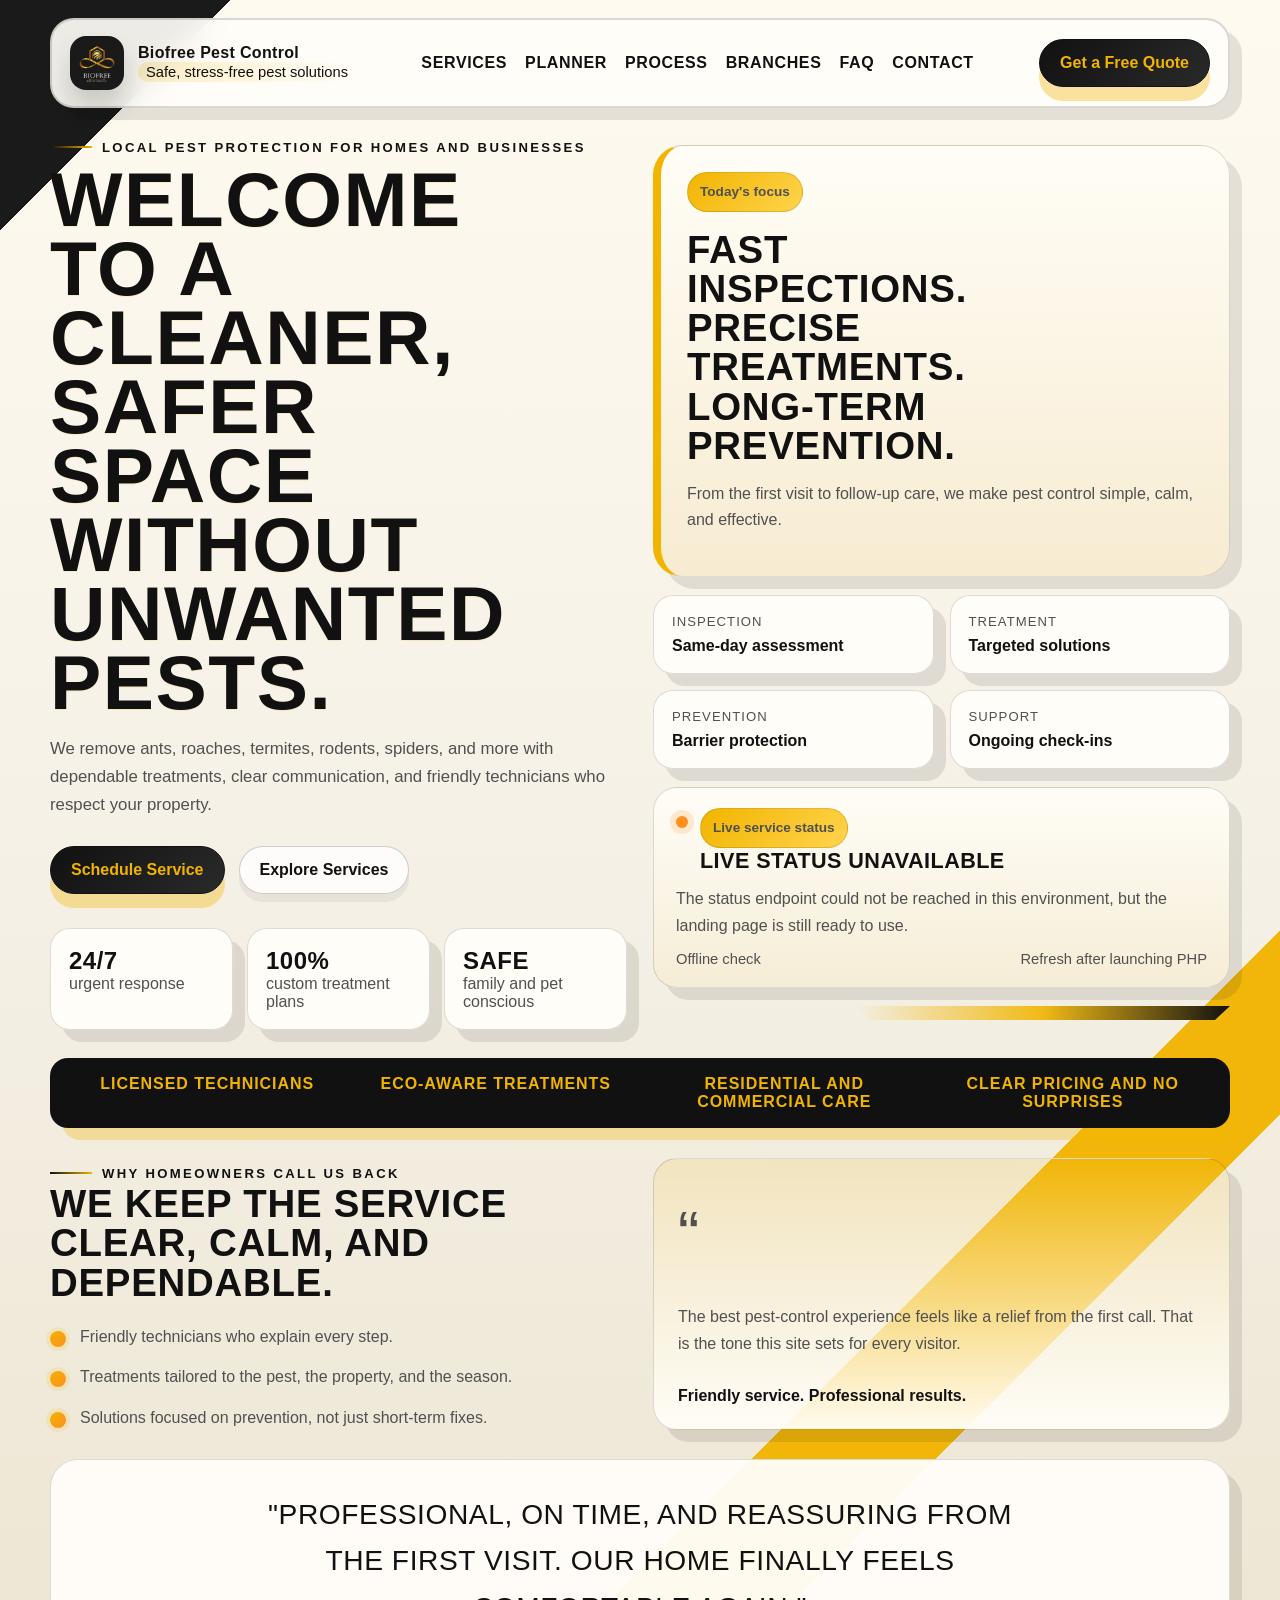
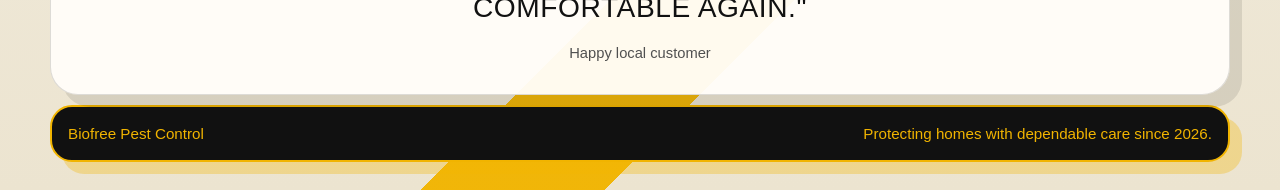
==== commit b9de5bfd: "add branches page" ====
--- a/index.html
+++ b/index.html
@@ -26,6 +26,7 @@
                 <a href="services.html">Services</a>
                 <a href="planner.html">Planner</a>
                 <a href="process.html">Process</a>
+                <a href="branches.html">Branches</a>
                 <a href="faq.html">FAQ</a>
                 <a href="contact.html">Contact</a>
             </nav>
--- a/style.css
+++ b/style.css
@@ -550,6 +550,29 @@
 	color: var(--color-text);
 }
 
+.location-card {
+	margin-top: 1.25rem;
+	padding: 1rem;
+	border-radius: 18px;
+}
+
+.location-card h3 {
+	margin: 0;
+	color: var(--color-text);
+}
+
+.location-card p {
+	margin: 0;
+	color: var(--color-muted);
+}
+
+.location-map-frame {
+	width: 100%;
+	height: 220px;
+	border: 0;
+	border-radius: 12px;
+}
+
 .cta-card a {
 	display: inline-flex;
 	width: fit-content;
@@ -560,6 +583,53 @@
 .cta-card a:hover,
 .cta-card a:focus-visible {
 	color: var(--color-accent);
+}
+
+.social-circle-links {
+	display: flex;
+	gap: 10px;
+	align-items: center;
+}
+
+.social-circle {
+	display: inline-flex;
+	align-items: center;
+	justify-content: center;
+	width: 60px;
+	height: 60px;
+	border-radius: 50%;
+	color: #fff;
+	background: transparent;
+	border: 1px solid rgba(255, 255, 255, 0.2);
+	transition: transform 180ms ease, filter 180ms ease;
+	flex: none;
+}
+
+.social-circle.facebook,
+.social-circle.instagram,
+.social-circle.tiktok {
+	background: transparent;
+}
+
+.social-circle img {
+	display: block;
+	width: 100%;
+	height: 100%;
+	margin: 0;
+	padding: 6px;
+	object-fit: contain;
+}
+
+.social-circle.facebook img,
+.social-circle.instagram img,
+.social-circle.tiktok img {
+	padding: 6px;
+}
+
+.social-circle:hover,
+.social-circle:focus-visible {
+	filter: brightness(1.08);
+	transform: translateY(-2px);
 }
 
 .contact-form {
@@ -568,6 +638,99 @@
 	padding: 24px;
 	border-radius: var(--radius-lg);
 	background: rgba(255, 253, 248, 0.96);
+	color: var(--color-text);
+}
+
+.contact-form p { 
+	color: var(--color-text);
+}
+
+.badge-section {
+	min-width: 0;
+	padding: 24px;
+	border-radius: var(--radius-lg);
+	background: rgba(255, 255, 255, 0.98);
+	border: 1px solid rgba(241, 180, 0, 0.18);
+}
+
+.badge-header {
+	display: inline-flex;
+	align-items: center;
+	padding: 10px 18px;
+	border-radius: 999px;
+	background: var(--color-brand);
+	color: #111;
+	font-weight: 700;
+	letter-spacing: 0.02em;
+	margin-bottom: 22px;
+}
+
+.badge-marquee {
+	min-width: 0;
+	overflow: hidden;
+	padding-bottom: 24px;
+}
+
+.badge-track {
+	display: flex;
+	gap: 24px;
+}
+
+.badge-group {
+	display: grid;
+	grid-template-columns: repeat(auto-fit, minmax(160px, 1fr));
+	gap: 24px;
+	width: calc(min(100vw - var(--space-page), var(--container)) - 48px);
+}
+
+.badge-track {
+	width: max-content;
+	animation: badge-scroll 30s linear infinite;
+}
+
+.badge-marquee:hover .badge-track {
+	animation-play-state: paused;
+}
+
+.badge-card {
+	position: relative;
+	display: flex;
+	overflow: hidden;
+	align-items: center;
+	justify-content: center;
+	min-height: 180px;
+	padding: 24px;
+	border: 1px solid rgba(17, 17, 17, 0.08);
+	border-radius: var(--radius-md);
+	background: #fff;
+	box-shadow: 0 14px 26px rgba(17, 17, 17, 0.1);
+	transition: transform 180ms ease;
+}
+
+	.badge-card:hover {
+	z-index: 1;
+	transform: translateY(-5px);
+}
+
+.badge-card img {
+	position: relative;
+	max-width: 100%;
+	max-height: 120px;
+	object-fit: contain;
+}
+
+@keyframes badge-scroll {
+	to { transform: translateX(calc(-50% - 12px)); }
+}
+
+@media (prefers-reduced-motion: reduce) {
+	.badge-track {
+		animation: none;
+	}
+
+	.badge-card:hover {
+		transform: none;
+	}
 }
 
 .contact-form label {
@@ -623,6 +786,78 @@
 	transform: translateY(0);
 }
 
+.branches-grid {
+	display: grid;
+	grid-template-columns: repeat(3, minmax(0, 1fr));
+	gap: 24px;
+}
+
+.branch-card {
+	padding: 24px;
+	border-radius: var(--radius-lg);
+	background: linear-gradient(180deg, rgba(255, 253, 248, 0.96), rgba(245, 236, 213, 0.96));
+	text-align: center;
+	transition: transform var(--ease-standard), box-shadow var(--ease-standard);
+}
+
+.branch-card:hover {
+	transform: translateY(-8px);
+	box-shadow: 12px 16px 0 rgba(17, 17, 17, 0.12);
+}
+
+.branch-image {
+	margin: 0 auto 16px;
+	width: 120px;
+	height: 120px;
+	display: flex;
+	align-items: center;
+	justify-content: center;
+}
+
+.branch-image img {
+	width: 100%;
+	height: 100%;
+	object-fit: contain;
+	border-radius: 16px;
+}
+
+.branch-card h3 {
+	margin: 0 0 12px;
+	color: var(--color-text);
+	font-family: var(--font-display);
+	font-size: 1.1rem;
+	letter-spacing: 0.02em;
+	text-transform: uppercase;
+}
+
+.branch-card h3 a {
+	color: inherit;
+	text-decoration: none;
+	transition: color var(--ease-standard);
+	cursor: pointer;
+}
+
+.branch-card h3 a:hover {
+	color: var(--color-brand);
+}
+
+.branch-info {
+	margin: 0 0 12px;
+	color: var(--color-muted);
+	font-size: 0.95rem;
+	line-height: 1.5;
+}
+
+.branch-info span {
+	display: block;
+}
+
+.branch-contact {
+	margin: 0;
+	font-size: 0.9rem;
+	color: var(--color-text);
+}
+
 @media (max-width: 1040px) {
 	.hero,
 	.split-section,
@@ -633,6 +868,10 @@
 		grid-template-columns: 1fr;
 	}
 
+	.branches-grid {
+		grid-template-columns: repeat(2, minmax(0, 1fr));
+	}
+
 	.trust-bar {
 		grid-template-columns: repeat(2, minmax(0, 1fr));
 	}
@@ -661,6 +900,14 @@
 @media (max-width: 640px) {
 	.hero-copy h1 {
 		font-size: clamp(2.8rem, 13vw, 4.5rem);
+	}
+
+	.location-card {
+		padding: 0.9rem;
+	}
+
+	.location-map-frame {
+		height: 190px;
 	}
 
 	.site-header,
@@ -673,11 +920,16 @@
 	.planner-card,
 	.status-panel,
 	.contact-form,
+	.branch-card,
 	.faq-list details {
 		border-radius: 20px;
 		box-shadow: 8px 8px 0 rgba(17, 17, 17, 0.1);
 	}
 
+	.branches-grid {
+		grid-template-columns: 1fr;
+	}
+
 	.trust-bar {
 		grid-template-columns: 1fr;
 		text-align: left;
